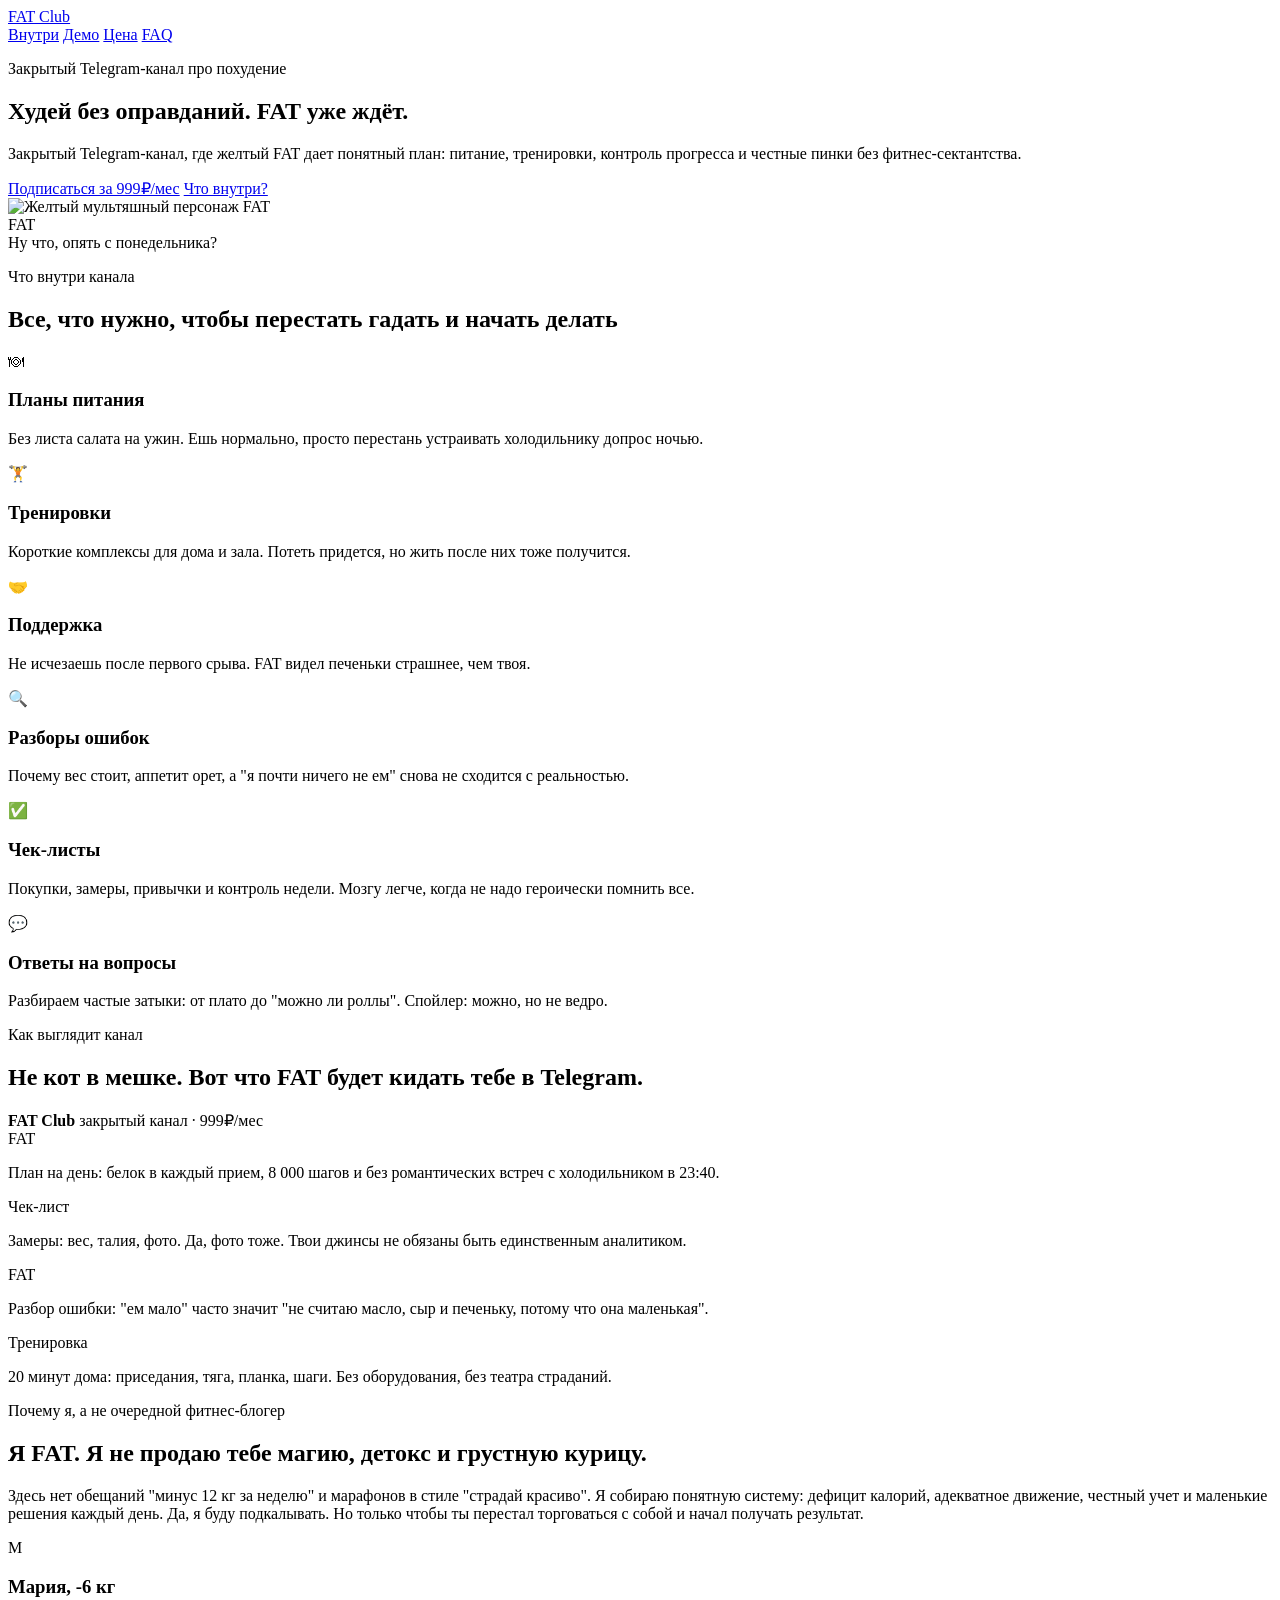
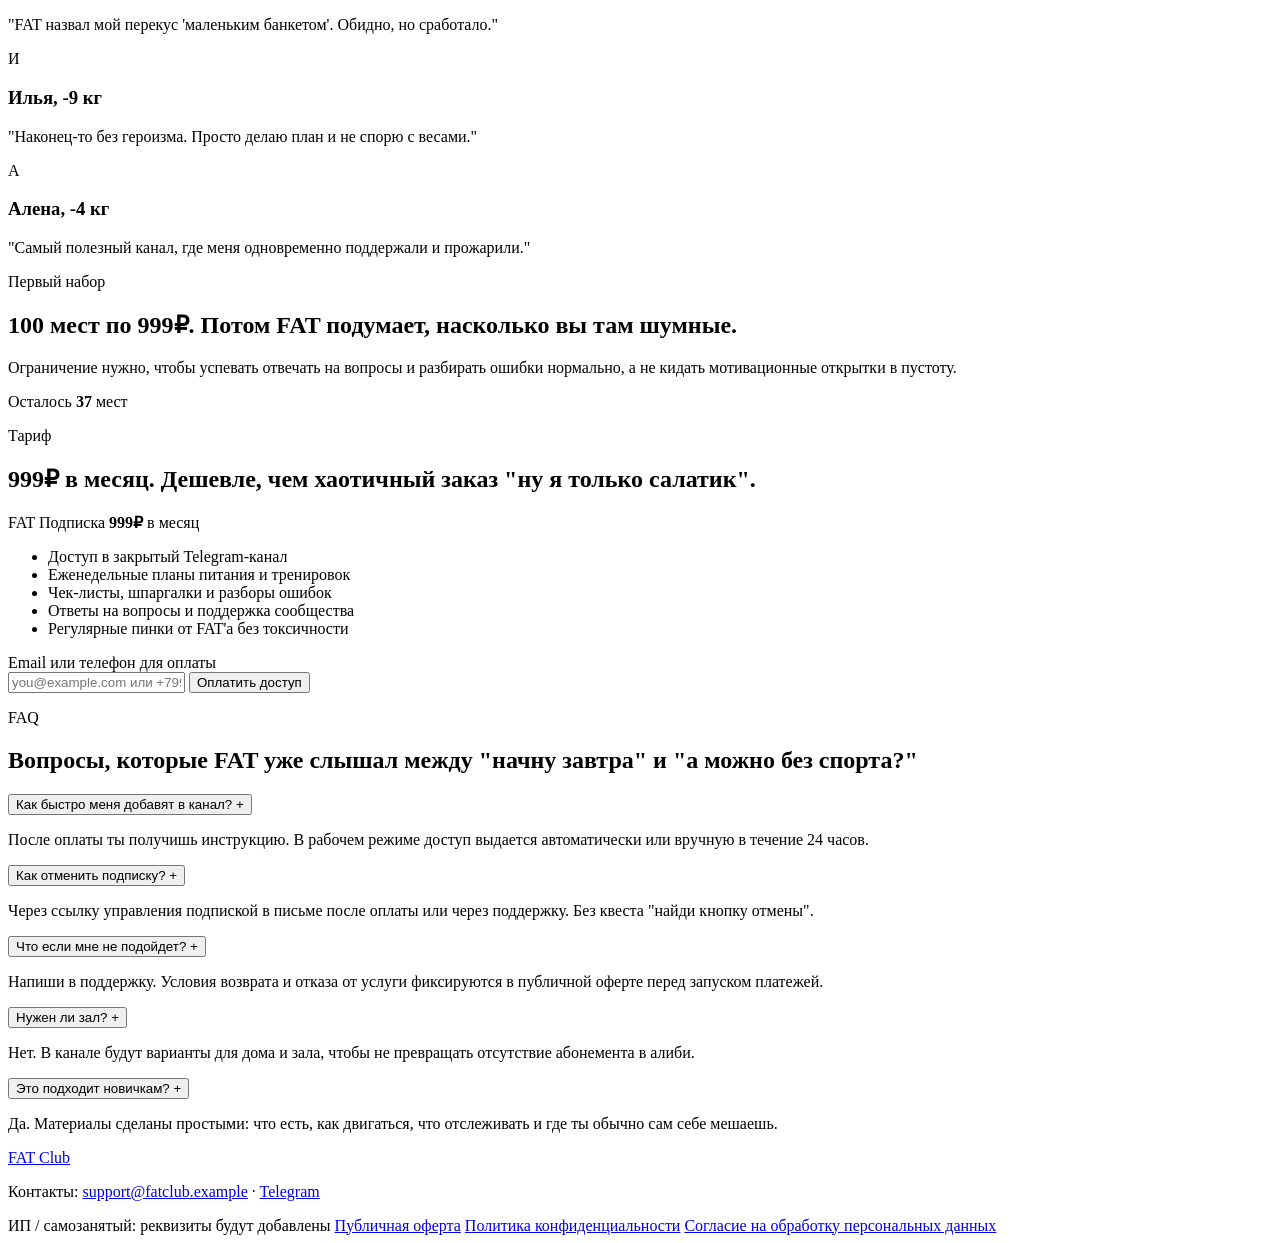
==== index.html @ addb34e4 "Add initial HTML structure for FAT Club website" ====
<!doctype html>
<html lang="ru">
  <head>
    <meta charset="utf-8" />
    <meta name="viewport" content="width=device-width, initial-scale=1" />
    <title>FAT Club - закрытый Telegram-канал для похудения без сказок</title>
    <meta
      name="description"
      content="Платная подписка на закрытый Telegram-канал FAT Club: питание, тренировки, чек-листы, поддержка и честный подход к похудению за 999 рублей в месяц."
    />
    <meta name="theme-color" content="#F5C542" />

    <meta property="og:type" content="website" />
    <meta property="og:title" content="FAT Club - худей без оправданий" />
    <meta
      property="og:description"
      content="Дерзкий закрытый Telegram-канал про похудение: планы питания, тренировки, поддержка и добрый сарказм FAT'а."
    />
    <meta property="og:image" content="fat-hero.png" />
    <meta property="og:locale" content="ru_RU" />

    <link rel="preconnect" href="https://fonts.googleapis.com" />
    <link rel="preconnect" href="https://fonts.gstatic.com" crossorigin />
    <link
      href="https://fonts.googleapis.com/css2?family=Montserrat:wght@700;800;900&family=Inter:wght@400;500;600;700&display=swap"
      rel="stylesheet"
    />
    <link rel="stylesheet" href="styles.css" />
  </head>
  <body>
    <header class="site-header" aria-label="Главная навигация">
      <a class="brand" href="#top" aria-label="FAT Club">
        <span class="brand-mark">FAT</span>
        <span>Club</span>
      </a>
      <nav class="header-nav" aria-label="Разделы сайта">
        <a href="#inside">Внутри</a>
        <a href="#demo">Демо</a>
        <a href="#offer">Цена</a>
        <a href="#faq">FAQ</a>
      </nav>
    </header>

    <main id="top">
      <section class="hero section-band">
        <div class="hero-copy">
          <p class="eyebrow">Закрытый Telegram-канал про похудение</p>
          <h1>Худей без оправданий. FAT уже ждёт.</h1>
          <p class="hero-subtitle">
            Закрытый Telegram-канал, где желтый FAT дает понятный план:
            питание, тренировки, контроль прогресса и честные пинки без фитнес-сектантства.
          </p>
          <div class="hero-actions">
            <a class="button button-primary" href="#offer">Подписаться за 999₽/мес</a>
            <a class="button button-ghost" href="#inside">Что внутри?</a>
          </div>
        </div>

        <div class="hero-visual" aria-label="Маскот FAT">
          <div class="blob-shadow"></div>
          <img
            class="fat-mascot"
            src="fat-hero.png"
            alt="Желтый мультяшный персонаж FAT"
            width="520"
            height="520"
            loading="eager"
          />
          <div class="fat-fallback" aria-hidden="true">FAT</div>
          <div class="speech-bubble">Ну что, опять с понедельника?</div>
        </div>
      </section>

      <section class="content-section" id="inside">
        <div class="section-heading">
          <p class="eyebrow">Что внутри канала</p>
          <h2>Все, что нужно, чтобы перестать гадать и начать делать</h2>
        </div>

        <div class="feature-grid">
          <article class="feature-card">
            <span class="feature-icon" aria-hidden="true">🍽</span>
            <h3>Планы питания</h3>
            <p>Без листа салата на ужин. Ешь нормально, просто перестань устраивать холодильнику допрос ночью.</p>
          </article>
          <article class="feature-card">
            <span class="feature-icon" aria-hidden="true">🏋</span>
            <h3>Тренировки</h3>
            <p>Короткие комплексы для дома и зала. Потеть придется, но жить после них тоже получится.</p>
          </article>
          <article class="feature-card">
            <span class="feature-icon" aria-hidden="true">🤝</span>
            <h3>Поддержка</h3>
            <p>Не исчезаешь после первого срыва. FAT видел печеньки страшнее, чем твоя.</p>
          </article>
          <article class="feature-card">
            <span class="feature-icon" aria-hidden="true">🔍</span>
            <h3>Разборы ошибок</h3>
            <p>Почему вес стоит, аппетит орет, а "я почти ничего не ем" снова не сходится с реальностью.</p>
          </article>
          <article class="feature-card">
            <span class="feature-icon" aria-hidden="true">✅</span>
            <h3>Чек-листы</h3>
            <p>Покупки, замеры, привычки и контроль недели. Мозгу легче, когда не надо героически помнить все.</p>
          </article>
          <article class="feature-card">
            <span class="feature-icon" aria-hidden="true">💬</span>
            <h3>Ответы на вопросы</h3>
            <p>Разбираем частые затыки: от плато до "можно ли роллы". Спойлер: можно, но не ведро.</p>
          </article>
        </div>
      </section>

      <section class="content-section demo-section" id="demo">
        <div class="section-heading">
          <p class="eyebrow">Как выглядит канал</p>
          <h2>Не кот в мешке. Вот что FAT будет кидать тебе в Telegram.</h2>
        </div>

        <div class="phone-mockup" aria-label="Пример сообщений в закрытом Telegram-канале">
          <div class="phone-top">
            <span class="phone-dot"></span>
            <div>
              <strong>FAT Club</strong>
              <span>закрытый канал · 999₽/мес</span>
            </div>
          </div>

          <div class="telegram-feed">
            <article class="tg-message tg-fat">
              <span class="tg-author">FAT</span>
              <p>План на день: белок в каждый прием, 8 000 шагов и без романтических встреч с холодильником в 23:40.</p>
            </article>
            <article class="tg-message">
              <span class="tg-author">Чек-лист</span>
              <p>Замеры: вес, талия, фото. Да, фото тоже. Твои джинсы не обязаны быть единственным аналитиком.</p>
            </article>
            <article class="tg-message tg-fat">
              <span class="tg-author">FAT</span>
              <p>Разбор ошибки: "ем мало" часто значит "не считаю масло, сыр и печеньку, потому что она маленькая".</p>
            </article>
            <article class="tg-message">
              <span class="tg-author">Тренировка</span>
              <p>20 минут дома: приседания, тяга, планка, шаги. Без оборудования, без театра страданий.</p>
            </article>
          </div>
        </div>
      </section>

      <section class="content-section about-section" id="about">
        <div class="fat-note">
          <p class="eyebrow">Почему я, а не очередной фитнес-блогер</p>
          <h2>Я FAT. Я не продаю тебе магию, детокс и грустную курицу.</h2>
          <p>
            Здесь нет обещаний "минус 12 кг за неделю" и марафонов в стиле
            "страдай красиво". Я собираю понятную систему: дефицит калорий,
            адекватное движение, честный учет и маленькие решения каждый день.
            Да, я буду подкалывать. Но только чтобы ты перестал торговаться с
            собой и начал получать результат.
          </p>
        </div>

        <div class="reviews" aria-label="Отзывы участников">
          <article class="review-card">
            <span class="avatar" aria-hidden="true">М</span>
            <div>
              <h3>Мария, -6 кг</h3>
              <p>"FAT назвал мой перекус 'маленьким банкетом'. Обидно, но сработало."</p>
            </div>
          </article>
          <article class="review-card">
            <span class="avatar" aria-hidden="true">И</span>
            <div>
              <h3>Илья, -9 кг</h3>
              <p>"Наконец-то без героизма. Просто делаю план и не спорю с весами."</p>
            </div>
          </article>
          <article class="review-card">
            <span class="avatar" aria-hidden="true">А</span>
            <div>
              <h3>Алена, -4 кг</h3>
              <p>"Самый полезный канал, где меня одновременно поддержали и прожарили."</p>
            </div>
          </article>
        </div>
      </section>

      <section class="content-section launch-section" id="launch">
        <div class="launch-card">
          <div>
            <p class="eyebrow">Первый набор</p>
            <h2>100 мест по 999₽. Потом FAT подумает, насколько вы там шумные.</h2>
            <p>
              Ограничение нужно, чтобы успевать отвечать на вопросы и разбирать ошибки
              нормально, а не кидать мотивационные открытки в пустоту.
            </p>
          </div>
          <div class="spots-counter" aria-label="Осталось мест">
            <span>Осталось</span>
            <strong>37</strong>
            <span>мест</span>
          </div>
        </div>
      </section>

      <section class="content-section offer-section" id="offer">
        <div class="section-heading">
          <p class="eyebrow">Тариф</p>
          <h2>999₽ в месяц. Дешевле, чем хаотичный заказ "ну я только салатик".</h2>
        </div>

        <div class="pricing-card">
          <div class="price-block">
            <span class="plan-name">FAT Подписка</span>
            <strong>999₽</strong>
            <span>в месяц</span>
          </div>

          <ul class="included-list">
            <li>Доступ в закрытый Telegram-канал</li>
            <li>Еженедельные планы питания и тренировок</li>
            <li>Чек-листы, шпаргалки и разборы ошибок</li>
            <li>Ответы на вопросы и поддержка сообщества</li>
            <li>Регулярные пинки от FAT'а без токсичности</li>
          </ul>

          <form class="payment-form" id="paymentForm" novalidate>
            <label for="contact">Email или телефон для оплаты</label>
            <div class="form-row">
              <input
                id="contact"
                name="contact"
                type="text"
                inputmode="email"
                autocomplete="email"
                placeholder="you@example.com или +79991234567"
                required
              />
              <button class="button button-primary" type="submit">Оплатить доступ</button>
            </div>
            <p class="form-message" id="formMessage" role="status" aria-live="polite"></p>
          </form>

          <!-- TODO: интеграция платёжного шлюза ЮKassa / CloudPayments / Prodamus. -->
          <!-- TODO: после успешной оплаты редиректить на страницу с инструкцией вступления в закрытый Telegram-канал. -->
          <!-- TODO: подключить Telegram-бота для автоматической выдачи доступа после подтверждения платежа. -->
        </div>
      </section>

      <section class="content-section faq-section" id="faq">
        <div class="section-heading">
          <p class="eyebrow">FAQ</p>
          <h2>Вопросы, которые FAT уже слышал между "начну завтра" и "а можно без спорта?"</h2>
        </div>

        <div class="accordion">
          <article class="faq-item">
            <button class="faq-question" type="button" aria-expanded="false">
              Как быстро меня добавят в канал?
              <span aria-hidden="true">+</span>
            </button>
            <div class="faq-answer">
              <p>После оплаты ты получишь инструкцию. В рабочем режиме доступ выдается автоматически или вручную в течение 24 часов.</p>
            </div>
          </article>
          <article class="faq-item">
            <button class="faq-question" type="button" aria-expanded="false">
              Как отменить подписку?
              <span aria-hidden="true">+</span>
            </button>
            <div class="faq-answer">
              <p>Через ссылку управления подпиской в письме после оплаты или через поддержку. Без квеста "найди кнопку отмены".</p>
            </div>
          </article>
          <article class="faq-item">
            <button class="faq-question" type="button" aria-expanded="false">
              Что если мне не подойдет?
              <span aria-hidden="true">+</span>
            </button>
            <div class="faq-answer">
              <p>Напиши в поддержку. Условия возврата и отказа от услуги фиксируются в публичной оферте перед запуском платежей.</p>
            </div>
          </article>
          <article class="faq-item">
            <button class="faq-question" type="button" aria-expanded="false">
              Нужен ли зал?
              <span aria-hidden="true">+</span>
            </button>
            <div class="faq-answer">
              <p>Нет. В канале будут варианты для дома и зала, чтобы не превращать отсутствие абонемента в алиби.</p>
            </div>
          </article>
          <article class="faq-item">
            <button class="faq-question" type="button" aria-expanded="false">
              Это подходит новичкам?
              <span aria-hidden="true">+</span>
            </button>
            <div class="faq-answer">
              <p>Да. Материалы сделаны простыми: что есть, как двигаться, что отслеживать и где ты обычно сам себе мешаешь.</p>
            </div>
          </article>
        </div>
      </section>
    </main>

    <footer class="site-footer">
      <div>
        <a class="brand" href="#top" aria-label="FAT Club">
          <span class="brand-mark">FAT</span>
          <span>Club</span>
        </a>
        <p>Контакты: <a href="mailto:support@fatclub.example">support@fatclub.example</a> · <a href="https://t.me/fatclub_support">Telegram</a></p>
      </div>
      <div class="legal-links">
        <span>ИП / самозанятый: реквизиты будут добавлены</span>
        <a href="offer.html">Публичная оферта</a>
        <a href="privacy.html">Политика конфиденциальности</a>
        <a href="personal-data.html">Согласие на обработку персональных данных</a>
      </div>
    </footer>

    <script src="script.js" defer></script>
  </body>
</html>
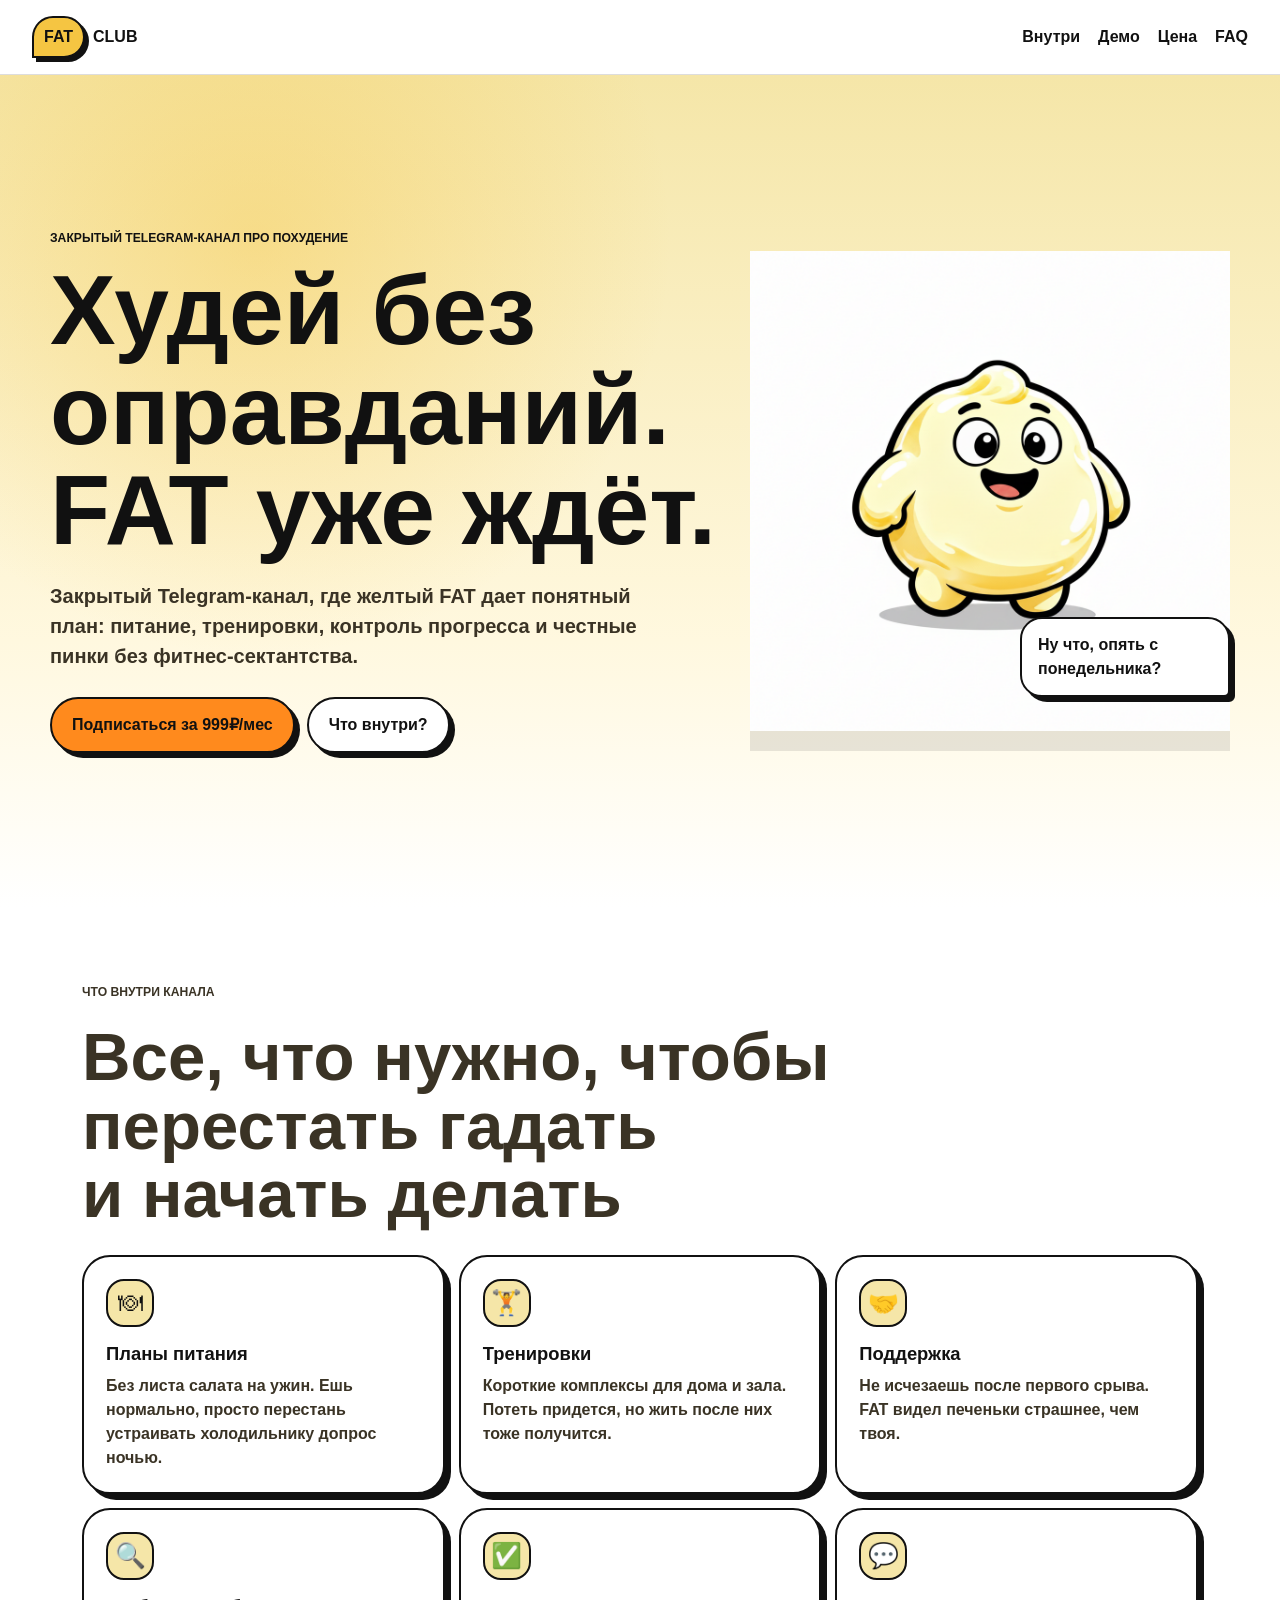
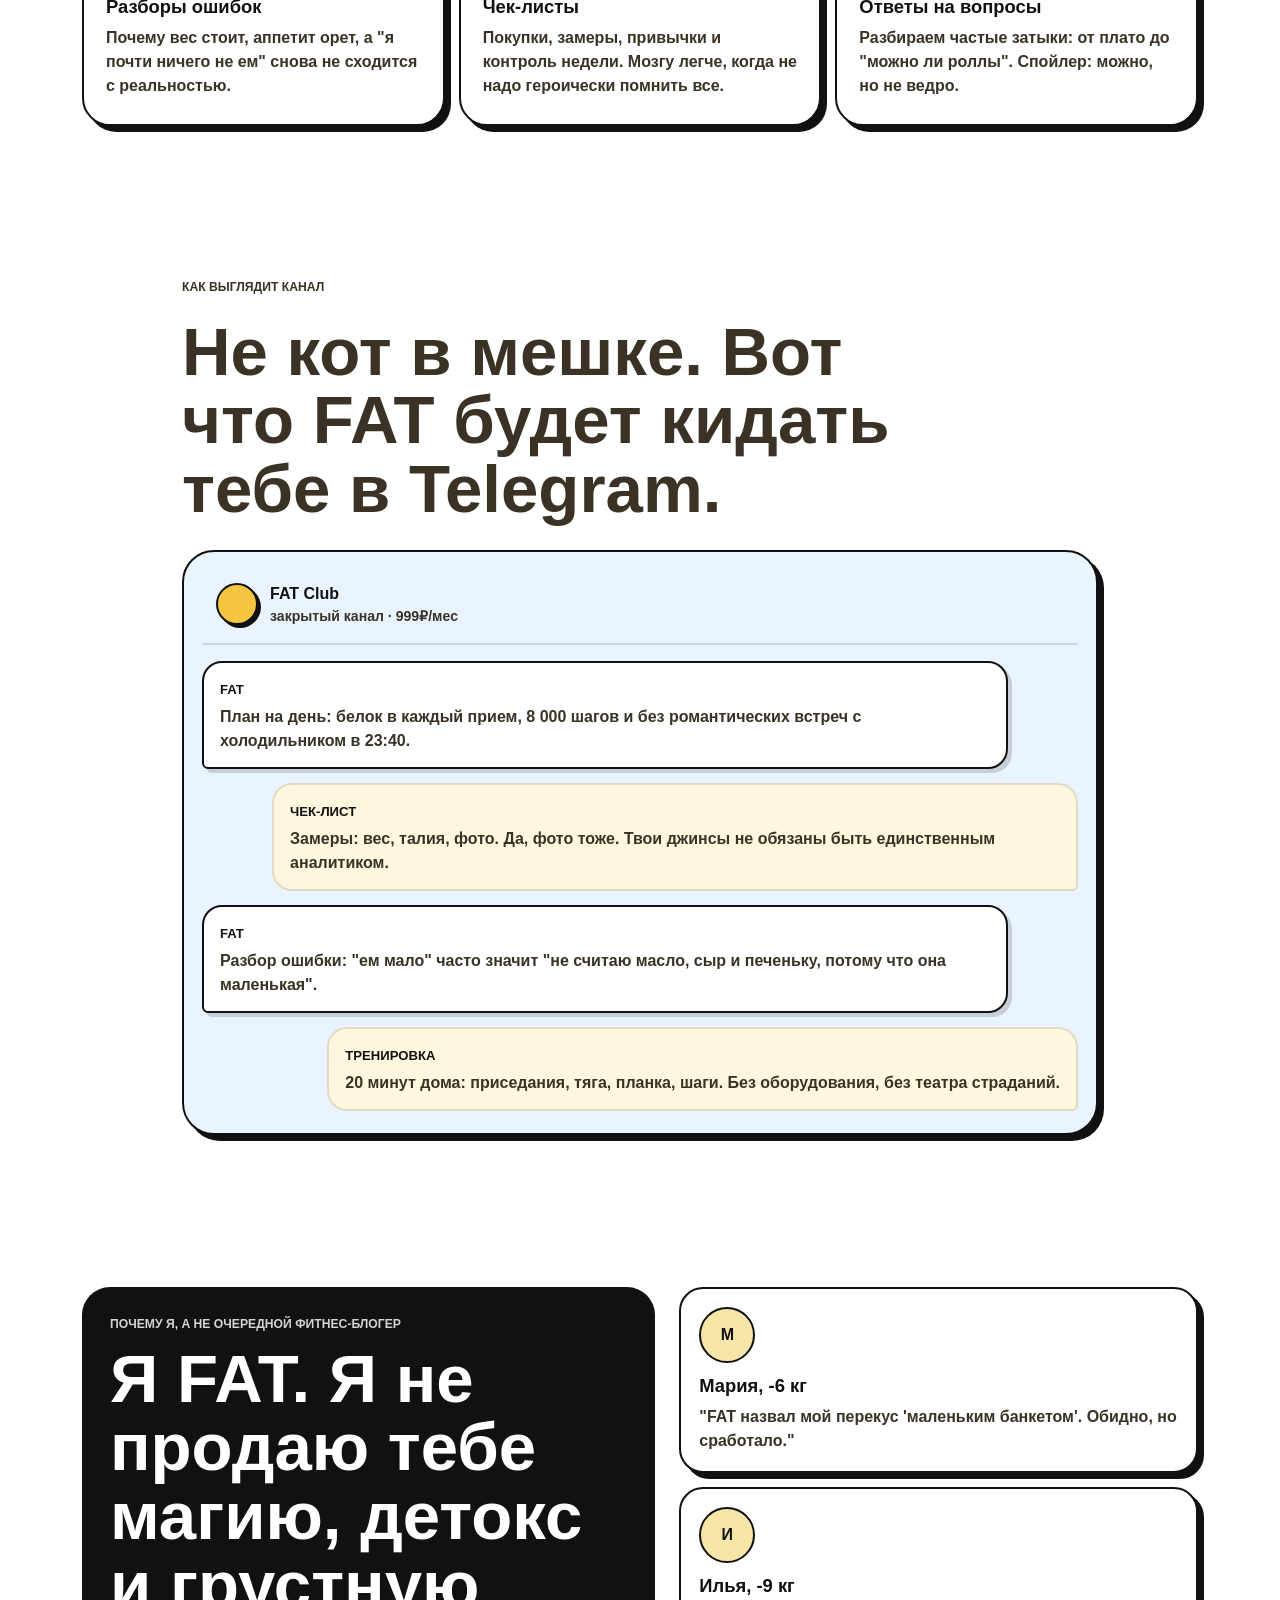
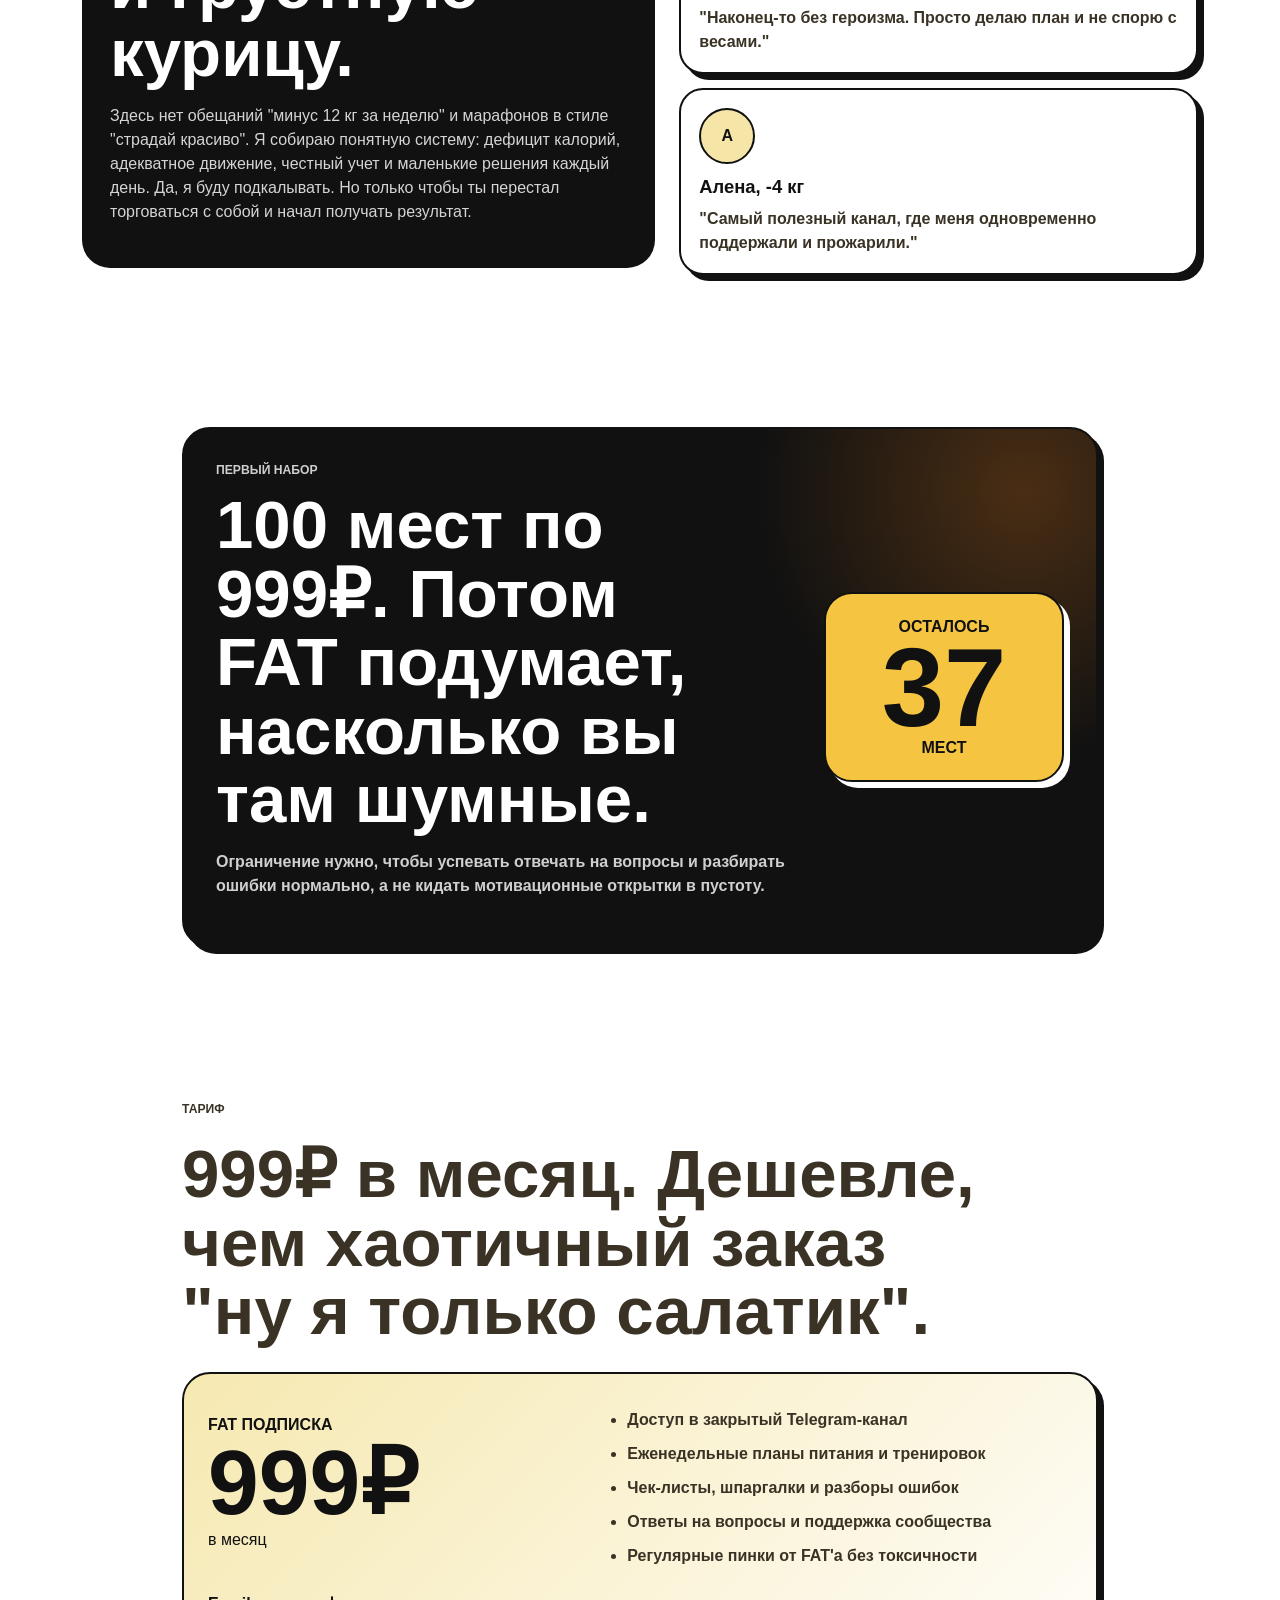
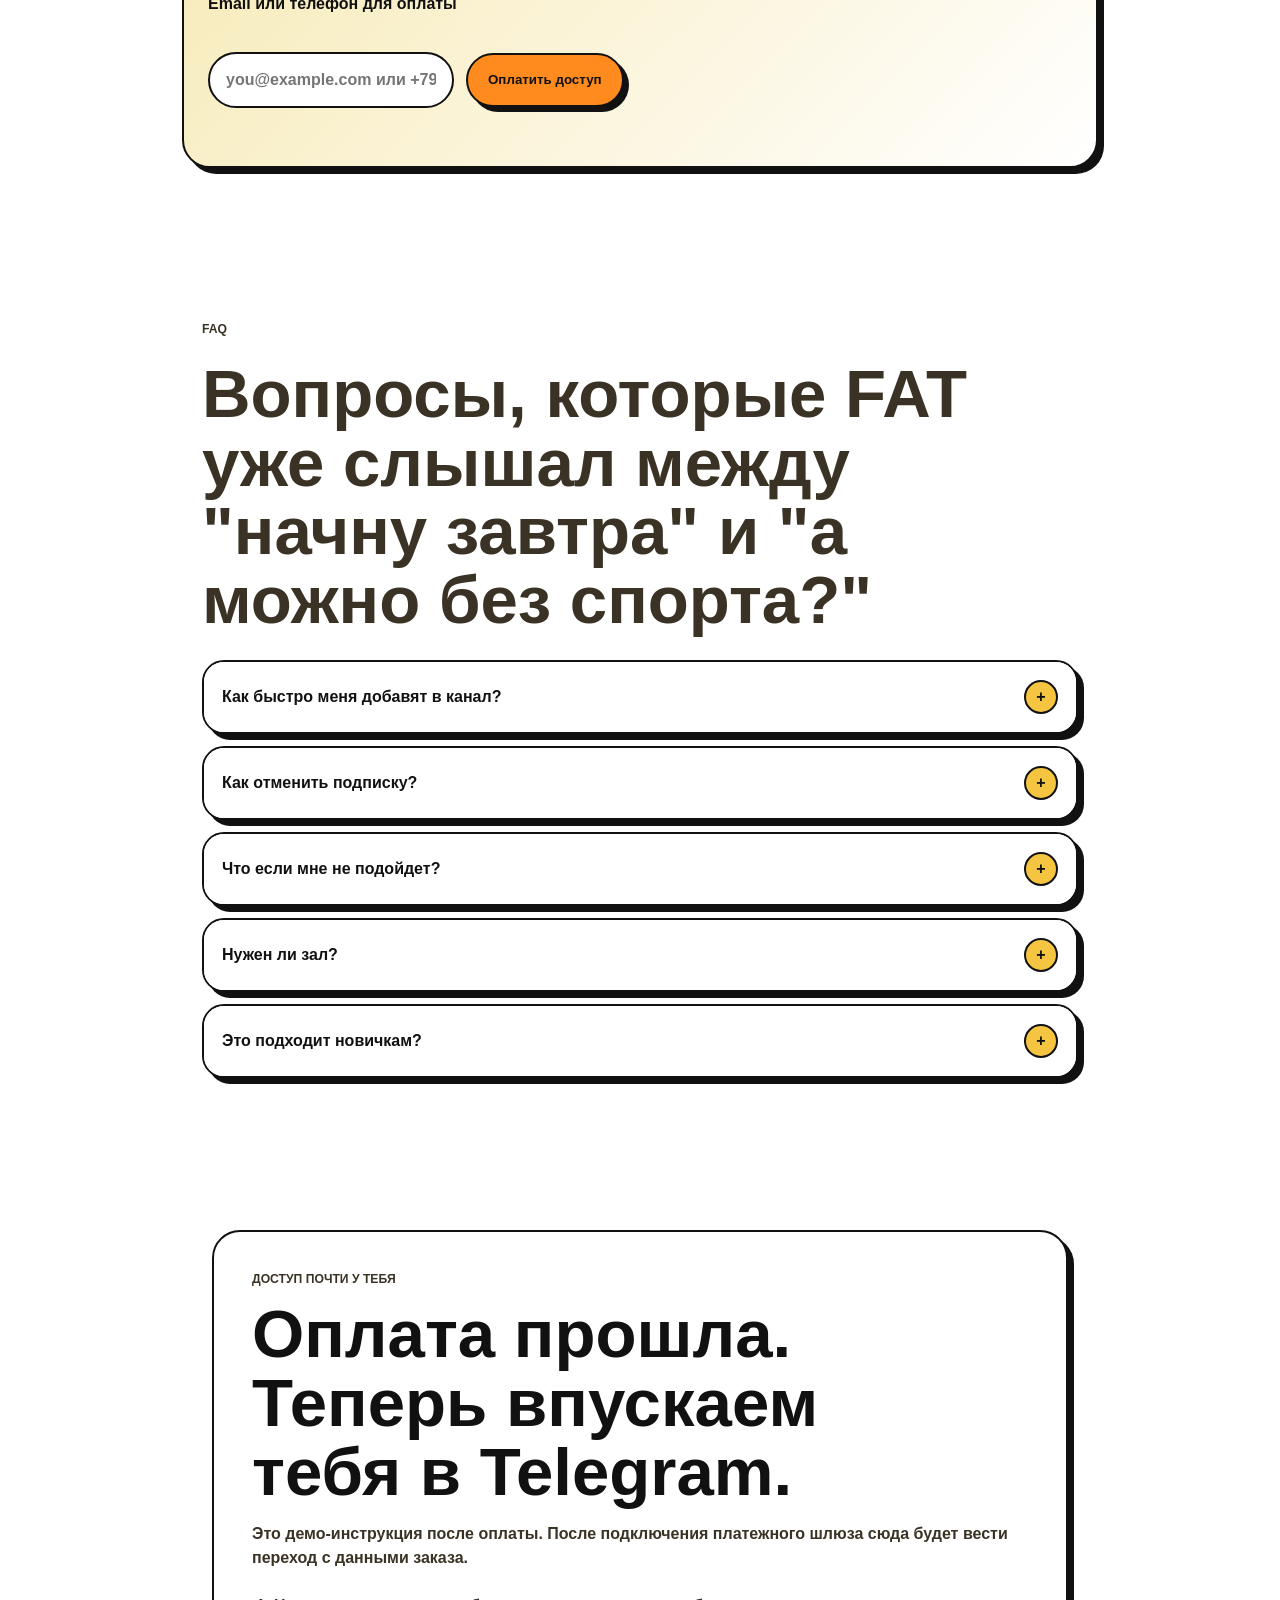
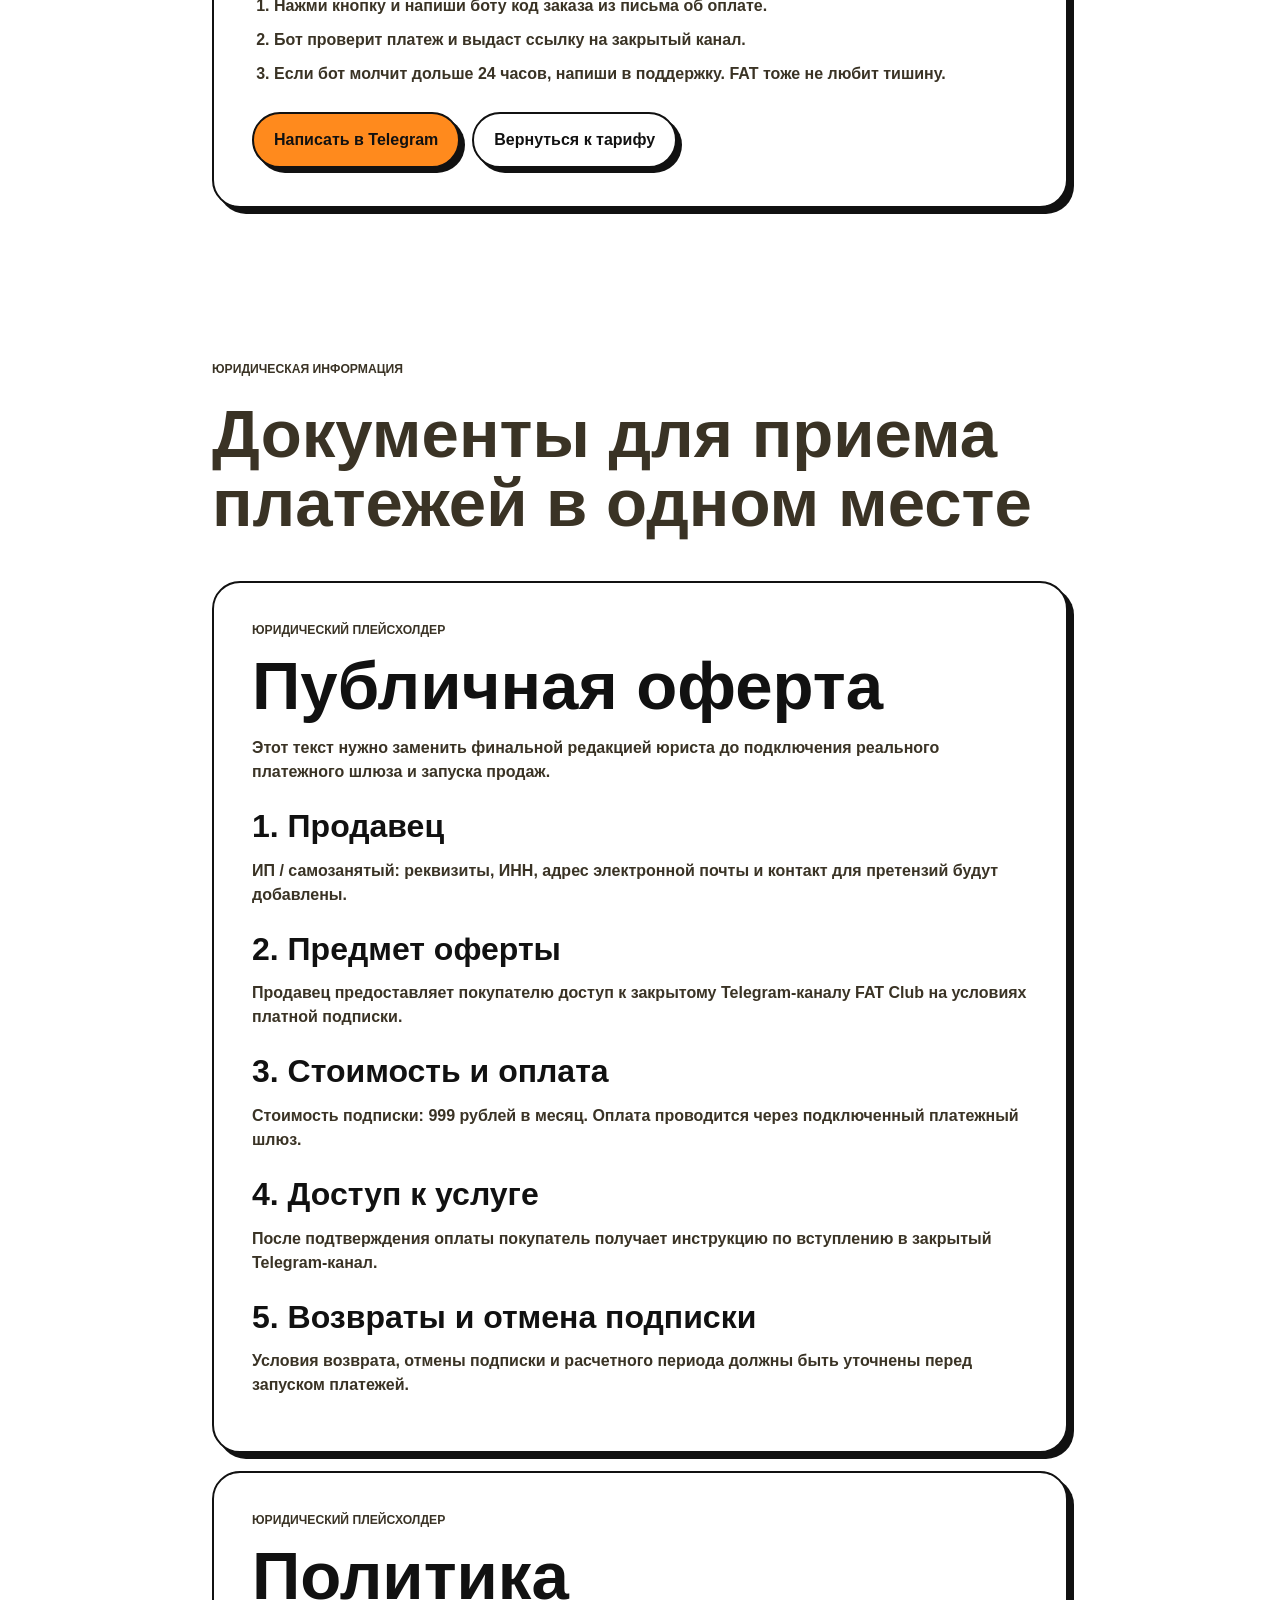
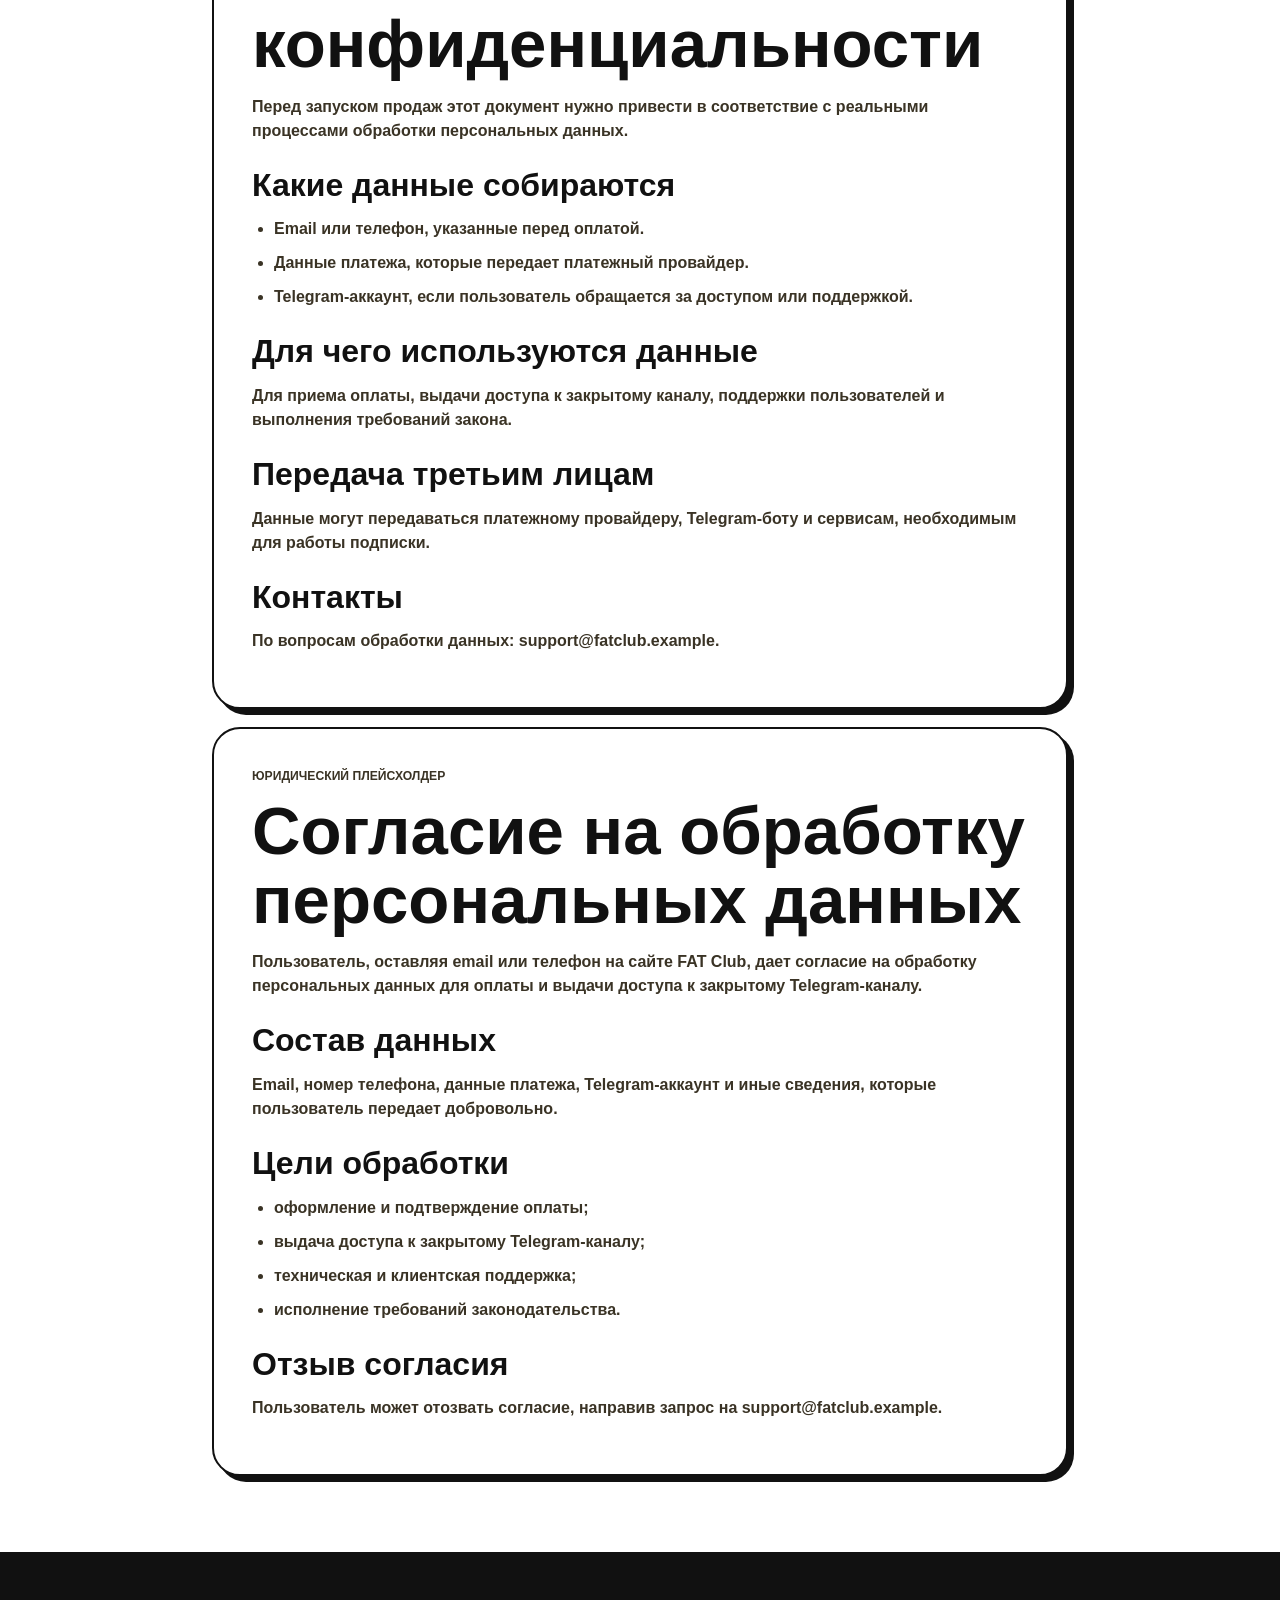
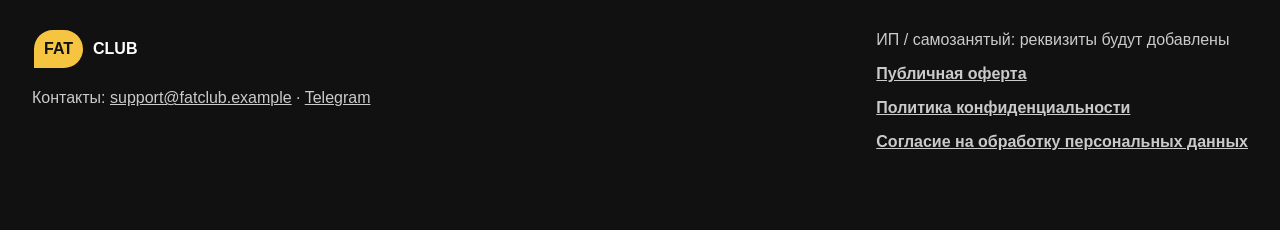
==== commit e19a22f1: "Update index.html" ====
--- a/index.html
+++ b/index.html
@@ -301,6 +301,110 @@
           </article>
         </div>
       </section>
+
+      <section class="content-section utility-section" id="success">
+        <article class="success-card">
+          <p class="eyebrow">Доступ почти у тебя</p>
+          <h2>Оплата прошла. Теперь впускаем тебя в Telegram.</h2>
+          <p>
+            Это демо-инструкция после оплаты. После подключения платежного
+            шлюза сюда будет вести переход с данными заказа.
+          </p>
+
+          <ol class="success-steps">
+            <li>Нажми кнопку и напиши боту код заказа из письма об оплате.</li>
+            <li>Бот проверит платеж и выдаст ссылку на закрытый канал.</li>
+            <li>Если бот молчит дольше 24 часов, напиши в поддержку. FAT тоже не любит тишину.</li>
+          </ol>
+
+          <div class="page-actions">
+            <a class="button button-primary" href="https://t.me/fatclub_support">Написать в Telegram</a>
+            <a class="button button-ghost" href="#offer">Вернуться к тарифу</a>
+          </div>
+
+          <!-- TODO: принять order_id от платежного шлюза и передать его Telegram-боту для автоматической выдачи доступа. -->
+        </article>
+      </section>
+
+      <section class="content-section utility-section" id="legal">
+        <div class="section-heading">
+          <p class="eyebrow">Юридическая информация</p>
+          <h2>Документы для приема платежей в одном месте</h2>
+        </div>
+
+        <article class="legal-page-card" id="public-offer">
+          <p class="eyebrow">Юридический плейсхолдер</p>
+          <h2>Публичная оферта</h2>
+          <p>
+            Этот текст нужно заменить финальной редакцией юриста до подключения
+            реального платежного шлюза и запуска продаж.
+          </p>
+
+          <h3>1. Продавец</h3>
+          <p>ИП / самозанятый: реквизиты, ИНН, адрес электронной почты и контакт для претензий будут добавлены.</p>
+
+          <h3>2. Предмет оферты</h3>
+          <p>Продавец предоставляет покупателю доступ к закрытому Telegram-каналу FAT Club на условиях платной подписки.</p>
+
+          <h3>3. Стоимость и оплата</h3>
+          <p>Стоимость подписки: 999 рублей в месяц. Оплата проводится через подключенный платежный шлюз.</p>
+
+          <h3>4. Доступ к услуге</h3>
+          <p>После подтверждения оплаты покупатель получает инструкцию по вступлению в закрытый Telegram-канал.</p>
+
+          <h3>5. Возвраты и отмена подписки</h3>
+          <p>Условия возврата, отмены подписки и расчетного периода должны быть уточнены перед запуском платежей.</p>
+        </article>
+
+        <article class="legal-page-card" id="privacy">
+          <p class="eyebrow">Юридический плейсхолдер</p>
+          <h2>Политика конфиденциальности</h2>
+          <p>
+            Перед запуском продаж этот документ нужно привести в соответствие с
+            реальными процессами обработки персональных данных.
+          </p>
+
+          <h3>Какие данные собираются</h3>
+          <ul>
+            <li>Email или телефон, указанные перед оплатой.</li>
+            <li>Данные платежа, которые передает платежный провайдер.</li>
+            <li>Telegram-аккаунт, если пользователь обращается за доступом или поддержкой.</li>
+          </ul>
+
+          <h3>Для чего используются данные</h3>
+          <p>Для приема оплаты, выдачи доступа к закрытому каналу, поддержки пользователей и выполнения требований закона.</p>
+
+          <h3>Передача третьим лицам</h3>
+          <p>Данные могут передаваться платежному провайдеру, Telegram-боту и сервисам, необходимым для работы подписки.</p>
+
+          <h3>Контакты</h3>
+          <p>По вопросам обработки данных: support@fatclub.example.</p>
+        </article>
+
+        <article class="legal-page-card" id="personal-data">
+          <p class="eyebrow">Юридический плейсхолдер</p>
+          <h2>Согласие на обработку персональных данных</h2>
+          <p>
+            Пользователь, оставляя email или телефон на сайте FAT Club, дает
+            согласие на обработку персональных данных для оплаты и выдачи доступа
+            к закрытому Telegram-каналу.
+          </p>
+
+          <h3>Состав данных</h3>
+          <p>Email, номер телефона, данные платежа, Telegram-аккаунт и иные сведения, которые пользователь передает добровольно.</p>
+
+          <h3>Цели обработки</h3>
+          <ul>
+            <li>оформление и подтверждение оплаты;</li>
+            <li>выдача доступа к закрытому Telegram-каналу;</li>
+            <li>техническая и клиентская поддержка;</li>
+            <li>исполнение требований законодательства.</li>
+          </ul>
+
+          <h3>Отзыв согласия</h3>
+          <p>Пользователь может отозвать согласие, направив запрос на support@fatclub.example.</p>
+        </article>
+      </section>
     </main>
 
     <footer class="site-footer">
@@ -313,9 +417,9 @@
       </div>
       <div class="legal-links">
         <span>ИП / самозанятый: реквизиты будут добавлены</span>
-        <a href="offer.html">Публичная оферта</a>
-        <a href="privacy.html">Политика конфиденциальности</a>
-        <a href="personal-data.html">Согласие на обработку персональных данных</a>
+        <a href="#public-offer">Публичная оферта</a>
+        <a href="#privacy">Политика конфиденциальности</a>
+        <a href="#personal-data">Согласие на обработку персональных данных</a>
       </div>
     </footer>
 
--- a/styles.css
+++ b/styles.css
@@ -0,0 +1,857 @@
+:root {
+  --fat-yellow: #f5e6a8;
+  --hot-yellow: #f5c542;
+  --orange: #ff8a1d;
+  --black: #111111;
+  --white: #ffffff;
+  --ink-soft: #3a3325;
+  --line: rgba(17, 17, 17, 0.14);
+  --shadow: 0 18px 50px rgba(17, 17, 17, 0.14);
+  --radius: 28px;
+}
+
+* {
+  box-sizing: border-box;
+}
+
+html {
+  scroll-behavior: smooth;
+}
+
+body {
+  margin: 0;
+  color: var(--black);
+  background: var(--white);
+  font-family: "Inter", Arial, sans-serif;
+  line-height: 1.5;
+}
+
+img {
+  display: block;
+  max-width: 100%;
+}
+
+a {
+  color: inherit;
+}
+
+.site-header {
+  position: sticky;
+  top: 0;
+  z-index: 20;
+  display: flex;
+  align-items: center;
+  justify-content: space-between;
+  gap: 16px;
+  padding: 14px 18px;
+  background: rgba(255, 255, 255, 0.9);
+  border-bottom: 1px solid var(--line);
+  backdrop-filter: blur(14px);
+}
+
+.brand {
+  display: inline-flex;
+  align-items: center;
+  gap: 8px;
+  font-family: "Montserrat", Arial, sans-serif;
+  font-weight: 900;
+  text-decoration: none;
+  text-transform: uppercase;
+}
+
+.brand-mark {
+  display: inline-grid;
+  min-width: 50px;
+  min-height: 38px;
+  place-items: center;
+  padding: 7px 10px;
+  color: var(--black);
+  background: var(--hot-yellow);
+  border: 2px solid var(--black);
+  border-radius: 999px 999px 999px 14px;
+  box-shadow: 4px 4px 0 var(--black);
+}
+
+.header-nav {
+  display: none;
+  align-items: center;
+  gap: 18px;
+  font-weight: 800;
+}
+
+.header-nav a {
+  text-decoration: none;
+}
+
+.section-band,
+.content-section,
+.site-footer {
+  padding: 58px 18px;
+}
+
+.hero {
+  position: relative;
+  display: grid;
+  gap: 22px;
+  min-height: calc(100svh - 68px);
+  align-items: center;
+  background:
+    radial-gradient(circle at 20% 20%, rgba(245, 197, 66, 0.4), transparent 34%),
+    linear-gradient(180deg, var(--fat-yellow), #fff8df 68%, var(--white));
+  overflow: hidden;
+}
+
+.eyebrow {
+  margin: 0 0 12px;
+  font-size: 0.76rem;
+  font-weight: 900;
+  letter-spacing: 0;
+  text-transform: uppercase;
+}
+
+h1,
+h2,
+h3,
+p {
+  overflow-wrap: normal;
+  word-break: normal;
+  hyphens: none;
+}
+
+h1,
+h2,
+h3 {
+  margin: 0;
+  font-family: "Montserrat", Arial, sans-serif;
+  line-height: 1.02;
+  letter-spacing: 0;
+}
+
+h1 {
+  max-width: 780px;
+  font-size: clamp(2.25rem, 10.6vw, 6.15rem);
+  font-weight: 900;
+  text-wrap: balance;
+}
+
+h2 {
+  font-size: clamp(1.8rem, 7vw, 4.2rem);
+  font-weight: 900;
+  text-wrap: balance;
+}
+
+h3 {
+  font-size: 1.15rem;
+  font-weight: 900;
+}
+
+.hero-subtitle,
+.fat-note p,
+.section-heading {
+  color: var(--ink-soft);
+}
+
+.hero-subtitle {
+  max-width: 620px;
+  margin: 20px 0 0;
+  font-size: clamp(1rem, 3.6vw, 1.25rem);
+  font-weight: 600;
+}
+
+.hero-actions,
+.form-row {
+  display: grid;
+  gap: 12px;
+  margin-top: 26px;
+}
+
+.button {
+  display: inline-flex;
+  min-height: 54px;
+  align-items: center;
+  justify-content: center;
+  padding: 14px 20px;
+  border: 2px solid var(--black);
+  border-radius: 999px;
+  box-shadow: 5px 5px 0 var(--black);
+  font-weight: 900;
+  text-align: center;
+  text-decoration: none;
+  white-space: normal;
+  overflow-wrap: normal;
+  word-break: normal;
+  cursor: pointer;
+  transition: transform 180ms ease, box-shadow 180ms ease, background 180ms ease;
+}
+
+.button:hover,
+.button:focus-visible {
+  transform: translate(2px, 2px);
+  box-shadow: 3px 3px 0 var(--black);
+}
+
+.button-primary {
+  background: var(--orange);
+  color: var(--black);
+}
+
+.button-ghost {
+  background: var(--white);
+}
+
+.hero-visual {
+  position: relative;
+  display: grid;
+  order: -1;
+  min-height: 238px;
+  place-items: center;
+}
+
+.fat-mascot {
+  position: relative;
+  z-index: 2;
+  width: min(76vw, 300px);
+  height: auto;
+  object-fit: contain;
+  animation: fatIdle 3.2s ease-in-out infinite;
+  filter: drop-shadow(0 20px 0 rgba(17, 17, 17, 0.1));
+}
+
+.fat-mascot[src=""],
+.fat-mascot:not([src]) {
+  display: none;
+}
+
+.fat-fallback {
+  position: absolute;
+  z-index: 1;
+  display: none;
+  width: min(74vw, 380px);
+  aspect-ratio: 1;
+  place-items: center;
+  background: var(--hot-yellow);
+  border: 4px solid var(--black);
+  border-radius: 45% 55% 48% 52% / 52% 44% 56% 48%;
+  box-shadow: 12px 14px 0 var(--black);
+  font-family: "Montserrat", Arial, sans-serif;
+  font-size: clamp(3rem, 18vw, 6rem);
+  font-weight: 900;
+  animation: fatIdle 3.2s ease-in-out infinite;
+}
+
+.hero-visual.is-fallback .fat-mascot {
+  display: none;
+}
+
+.hero-visual.is-fallback .fat-fallback {
+  display: grid;
+}
+
+.blob-shadow {
+  position: absolute;
+  bottom: 0;
+  width: min(54vw, 250px);
+  height: 38px;
+  background: rgba(17, 17, 17, 0.16);
+  border-radius: 50%;
+  animation: shadowPulse 3.2s ease-in-out infinite;
+}
+
+.speech-bubble {
+  position: absolute;
+  right: 0;
+  bottom: 10px;
+  z-index: 3;
+  max-width: 168px;
+  padding: 10px 12px;
+  background: var(--white);
+  border: 2px solid var(--black);
+  border-radius: 22px 22px 6px 22px;
+  box-shadow: 5px 5px 0 var(--black);
+  font-weight: 900;
+  font-size: 0.88rem;
+}
+
+.content-section {
+  max-width: 1180px;
+  margin: 0 auto;
+}
+
+.section-heading {
+  display: grid;
+  gap: 10px;
+  max-width: 860px;
+  margin-bottom: 26px;
+}
+
+.feature-grid,
+.reviews,
+.telegram-feed {
+  display: grid;
+  gap: 14px;
+}
+
+.feature-card,
+.review-card,
+.pricing-card,
+.faq-item,
+.phone-mockup,
+.launch-card,
+.legal-page-card,
+.success-card {
+  border: 2px solid var(--black);
+  background: var(--white);
+  box-shadow: 6px 6px 0 var(--black);
+}
+
+.feature-card {
+  min-height: 218px;
+  padding: 22px;
+  border-radius: var(--radius);
+}
+
+.feature-icon {
+  display: grid;
+  width: 48px;
+  height: 48px;
+  margin-bottom: 18px;
+  place-items: center;
+  background: var(--fat-yellow);
+  border: 2px solid var(--black);
+  border-radius: 18px;
+  font-size: 1.55rem;
+}
+
+.feature-card p,
+.review-card p,
+.faq-answer p,
+.included-list {
+  margin: 10px 0 0;
+  color: var(--ink-soft);
+  font-weight: 600;
+}
+
+.about-section {
+  display: grid;
+  gap: 24px;
+}
+
+.fat-note {
+  padding: 28px;
+  background: var(--black);
+  color: var(--white);
+  border-radius: var(--radius);
+}
+
+.fat-note p {
+  color: rgba(255, 255, 255, 0.82);
+}
+
+.review-card {
+  display: flex;
+  gap: 14px;
+  align-items: flex-start;
+  padding: 18px;
+  border-radius: 24px;
+}
+
+.avatar {
+  display: grid;
+  flex: 0 0 56px;
+  width: 56px;
+  height: 56px;
+  place-items: center;
+  background: var(--fat-yellow);
+  border: 2px solid var(--black);
+  border-radius: 50%;
+  font-family: "Montserrat", Arial, sans-serif;
+  font-weight: 900;
+}
+
+.demo-section {
+  max-width: 980px;
+}
+
+.phone-mockup {
+  padding: 14px;
+  border-radius: 32px;
+  background: #e9f4ff;
+}
+
+.phone-top {
+  display: flex;
+  align-items: center;
+  gap: 12px;
+  padding: 12px 14px 16px;
+  border-bottom: 2px solid rgba(17, 17, 17, 0.12);
+}
+
+.phone-top strong,
+.phone-top span {
+  display: block;
+}
+
+.phone-top strong {
+  font-family: "Montserrat", Arial, sans-serif;
+  font-weight: 900;
+}
+
+.phone-top span {
+  color: var(--ink-soft);
+  font-size: 0.88rem;
+  font-weight: 700;
+}
+
+.phone-dot {
+  display: block;
+  width: 42px;
+  height: 42px;
+  background: var(--hot-yellow);
+  border: 2px solid var(--black);
+  border-radius: 50%;
+  box-shadow: 3px 3px 0 var(--black);
+}
+
+.telegram-feed {
+  padding: 16px 0 4px;
+}
+
+.tg-message {
+  max-width: 92%;
+  padding: 14px 16px;
+  background: var(--white);
+  border: 2px solid rgba(17, 17, 17, 0.12);
+  border-radius: 20px 20px 20px 6px;
+}
+
+.tg-message:nth-child(even) {
+  justify-self: end;
+  border-radius: 20px 20px 6px 20px;
+  background: #fff8df;
+}
+
+.tg-message p {
+  margin: 4px 0 0;
+  color: var(--ink-soft);
+  font-weight: 700;
+}
+
+.tg-author {
+  font-family: "Montserrat", Arial, sans-serif;
+  font-size: 0.82rem;
+  font-weight: 900;
+  text-transform: uppercase;
+}
+
+.tg-fat {
+  border-color: var(--black);
+  box-shadow: 4px 4px 0 rgba(17, 17, 17, 0.16);
+}
+
+.launch-section {
+  max-width: 980px;
+}
+
+.launch-card {
+  display: grid;
+  gap: 22px;
+  align-items: center;
+  padding: 24px;
+  border-radius: var(--radius);
+  background:
+    radial-gradient(circle at 92% 12%, rgba(255, 138, 29, 0.24), transparent 28%),
+    var(--black);
+  color: var(--white);
+}
+
+.launch-card p {
+  max-width: 680px;
+  color: rgba(255, 255, 255, 0.8);
+  font-weight: 700;
+}
+
+.spots-counter {
+  display: grid;
+  min-height: 190px;
+  place-items: center;
+  padding: 20px;
+  color: var(--black);
+  background: var(--hot-yellow);
+  border: 2px solid var(--black);
+  border-radius: 28px;
+  box-shadow: 6px 6px 0 var(--white);
+  text-align: center;
+}
+
+.spots-counter strong {
+  font-family: "Montserrat", Arial, sans-serif;
+  font-size: clamp(4rem, 22vw, 7rem);
+  line-height: 0.85;
+}
+
+.spots-counter span {
+  font-weight: 900;
+  text-transform: uppercase;
+}
+
+.offer-section {
+  max-width: 980px;
+}
+
+.pricing-card {
+  display: grid;
+  gap: 24px;
+  padding: 24px;
+  border-radius: var(--radius);
+  background:
+    linear-gradient(135deg, rgba(245, 230, 168, 0.9), rgba(255, 255, 255, 0.95)),
+    var(--white);
+}
+
+.price-block {
+  display: grid;
+  gap: 2px;
+}
+
+.plan-name {
+  font-weight: 900;
+  text-transform: uppercase;
+}
+
+.price-block strong {
+  font-family: "Montserrat", Arial, sans-serif;
+  font-size: clamp(3rem, 16vw, 5.7rem);
+  line-height: 0.95;
+}
+
+.included-list {
+  display: grid;
+  gap: 10px;
+  padding-left: 22px;
+}
+
+.payment-form {
+  display: grid;
+  gap: 10px;
+}
+
+.payment-form label {
+  font-weight: 900;
+}
+
+input {
+  width: 100%;
+  min-height: 54px;
+  padding: 14px 16px;
+  border: 2px solid var(--black);
+  border-radius: 999px;
+  font: inherit;
+  font-weight: 700;
+  background: var(--white);
+}
+
+input:focus {
+  outline: 3px solid rgba(255, 138, 29, 0.38);
+}
+
+.form-message {
+  min-height: 24px;
+  margin: 0;
+  font-weight: 800;
+}
+
+.form-message.is-error {
+  color: #b42318;
+}
+
+.form-message.is-success {
+  color: #157347;
+}
+
+.faq-section {
+  max-width: 940px;
+}
+
+.accordion {
+  display: grid;
+  gap: 12px;
+}
+
+.faq-item {
+  border-radius: 22px;
+  overflow: hidden;
+}
+
+.faq-question {
+  display: flex;
+  width: 100%;
+  align-items: center;
+  justify-content: space-between;
+  gap: 16px;
+  padding: 18px;
+  border: 0;
+  background: var(--white);
+  color: var(--black);
+  font: inherit;
+  font-weight: 900;
+  text-align: left;
+  cursor: pointer;
+}
+
+.faq-question span {
+  display: grid;
+  flex: 0 0 34px;
+  width: 34px;
+  height: 34px;
+  place-items: center;
+  background: var(--hot-yellow);
+  border: 2px solid var(--black);
+  border-radius: 50%;
+  transition: transform 180ms ease;
+}
+
+.faq-answer {
+  display: grid;
+  grid-template-rows: 0fr;
+  transition: grid-template-rows 220ms ease;
+}
+
+.faq-answer p {
+  min-height: 0;
+  margin: 0;
+  padding: 0 18px;
+  overflow: hidden;
+}
+
+.faq-item.is-open .faq-answer {
+  grid-template-rows: 1fr;
+}
+
+.faq-item.is-open .faq-answer p {
+  padding-bottom: 18px;
+}
+
+.faq-item.is-open .faq-question span {
+  transform: rotate(45deg);
+}
+
+.site-footer {
+  display: grid;
+  gap: 22px;
+  background: var(--black);
+  color: var(--white);
+}
+
+.site-footer p {
+  margin: 16px 0 0;
+  color: rgba(255, 255, 255, 0.78);
+}
+
+.legal-links {
+  display: grid;
+  gap: 10px;
+  color: rgba(255, 255, 255, 0.78);
+}
+
+.legal-links a {
+  font-weight: 800;
+}
+
+.simple-page {
+  min-height: 100svh;
+  background:
+    radial-gradient(circle at 12% 8%, rgba(245, 197, 66, 0.32), transparent 28%),
+    var(--white);
+}
+
+.simple-main {
+  max-width: 920px;
+  margin: 0 auto;
+  padding: 54px 18px 76px;
+}
+
+.legal-page-card,
+.success-card {
+  padding: 24px;
+  border-radius: var(--radius);
+}
+
+.utility-section {
+  display: grid;
+  gap: 18px;
+  max-width: 920px;
+}
+
+.legal-page-card h2,
+.success-card h2 {
+  font-size: clamp(1.8rem, 8vw, 4.2rem);
+}
+
+.legal-page-card h3 {
+  margin-top: 26px;
+  font-size: clamp(1.25rem, 5vw, 2rem);
+}
+
+.legal-page-card p,
+.legal-page-card li,
+.success-card p,
+.success-card li {
+  color: var(--ink-soft);
+  font-weight: 650;
+}
+
+.legal-page-card ul,
+.success-card ol {
+  display: grid;
+  gap: 10px;
+  padding-left: 22px;
+}
+
+.success-steps {
+  margin: 24px 0;
+}
+
+.page-actions {
+  display: flex;
+  flex-wrap: wrap;
+  gap: 12px;
+  margin-top: 26px;
+}
+
+@keyframes fatIdle {
+  0%,
+  100% {
+    transform: translateY(0) rotate(-1deg) scale(1);
+  }
+  50% {
+    transform: translateY(-14px) rotate(1.5deg) scale(1.02);
+  }
+}
+
+@keyframes shadowPulse {
+  0%,
+  100% {
+    transform: scaleX(1);
+    opacity: 0.18;
+  }
+  50% {
+    transform: scaleX(0.86);
+    opacity: 0.12;
+  }
+}
+
+@media (prefers-reduced-motion: reduce) {
+  *,
+  *::before,
+  *::after {
+    scroll-behavior: auto !important;
+    animation-duration: 0.01ms !important;
+    animation-iteration-count: 1 !important;
+    transition-duration: 0.01ms !important;
+  }
+}
+
+@media (min-width: 680px) {
+  .site-header {
+    padding: 16px 32px;
+  }
+
+  .header-nav {
+    display: flex;
+  }
+
+  .section-band,
+  .content-section,
+  .site-footer {
+    padding: 76px 32px;
+  }
+
+  .hero-actions,
+  .form-row {
+    grid-template-columns: max-content max-content;
+    align-items: center;
+  }
+
+  .feature-grid {
+    grid-template-columns: repeat(2, minmax(0, 1fr));
+  }
+
+  .reviews {
+    grid-template-columns: repeat(3, minmax(0, 1fr));
+  }
+
+  .review-card {
+    display: grid;
+  }
+
+  .phone-mockup {
+    padding: 18px;
+  }
+
+  .legal-page-card,
+  .success-card {
+    padding: 38px;
+  }
+}
+
+@media (min-width: 980px) {
+  .hero {
+    grid-template-columns: minmax(0, 1fr) minmax(360px, 0.72fr);
+    gap: 34px;
+    padding: 74px max(42px, calc((100vw - 1180px) / 2));
+  }
+
+  .hero-visual {
+    order: 0;
+    min-height: 380px;
+  }
+
+  .fat-mascot {
+    width: min(42vw, 540px);
+  }
+
+  .blob-shadow {
+    bottom: 26px;
+    width: min(28vw, 360px);
+    height: 54px;
+  }
+
+  .speech-bubble {
+    bottom: 34px;
+    max-width: 210px;
+    padding: 14px 16px;
+    font-size: 1rem;
+  }
+
+  .feature-grid {
+    grid-template-columns: repeat(3, minmax(0, 1fr));
+  }
+
+  .about-section {
+    grid-template-columns: minmax(0, 1.05fr) minmax(320px, 0.95fr);
+    align-items: start;
+  }
+
+  .reviews {
+    grid-template-columns: 1fr;
+  }
+
+  .launch-card {
+    grid-template-columns: minmax(0, 1fr) 240px;
+    padding: 32px;
+  }
+
+  .pricing-card {
+    grid-template-columns: 0.8fr 1fr;
+    align-items: center;
+  }
+
+  .payment-form {
+    grid-column: 1 / -1;
+  }
+
+  .site-footer {
+    grid-template-columns: 1fr auto;
+    align-items: start;
+  }
+}
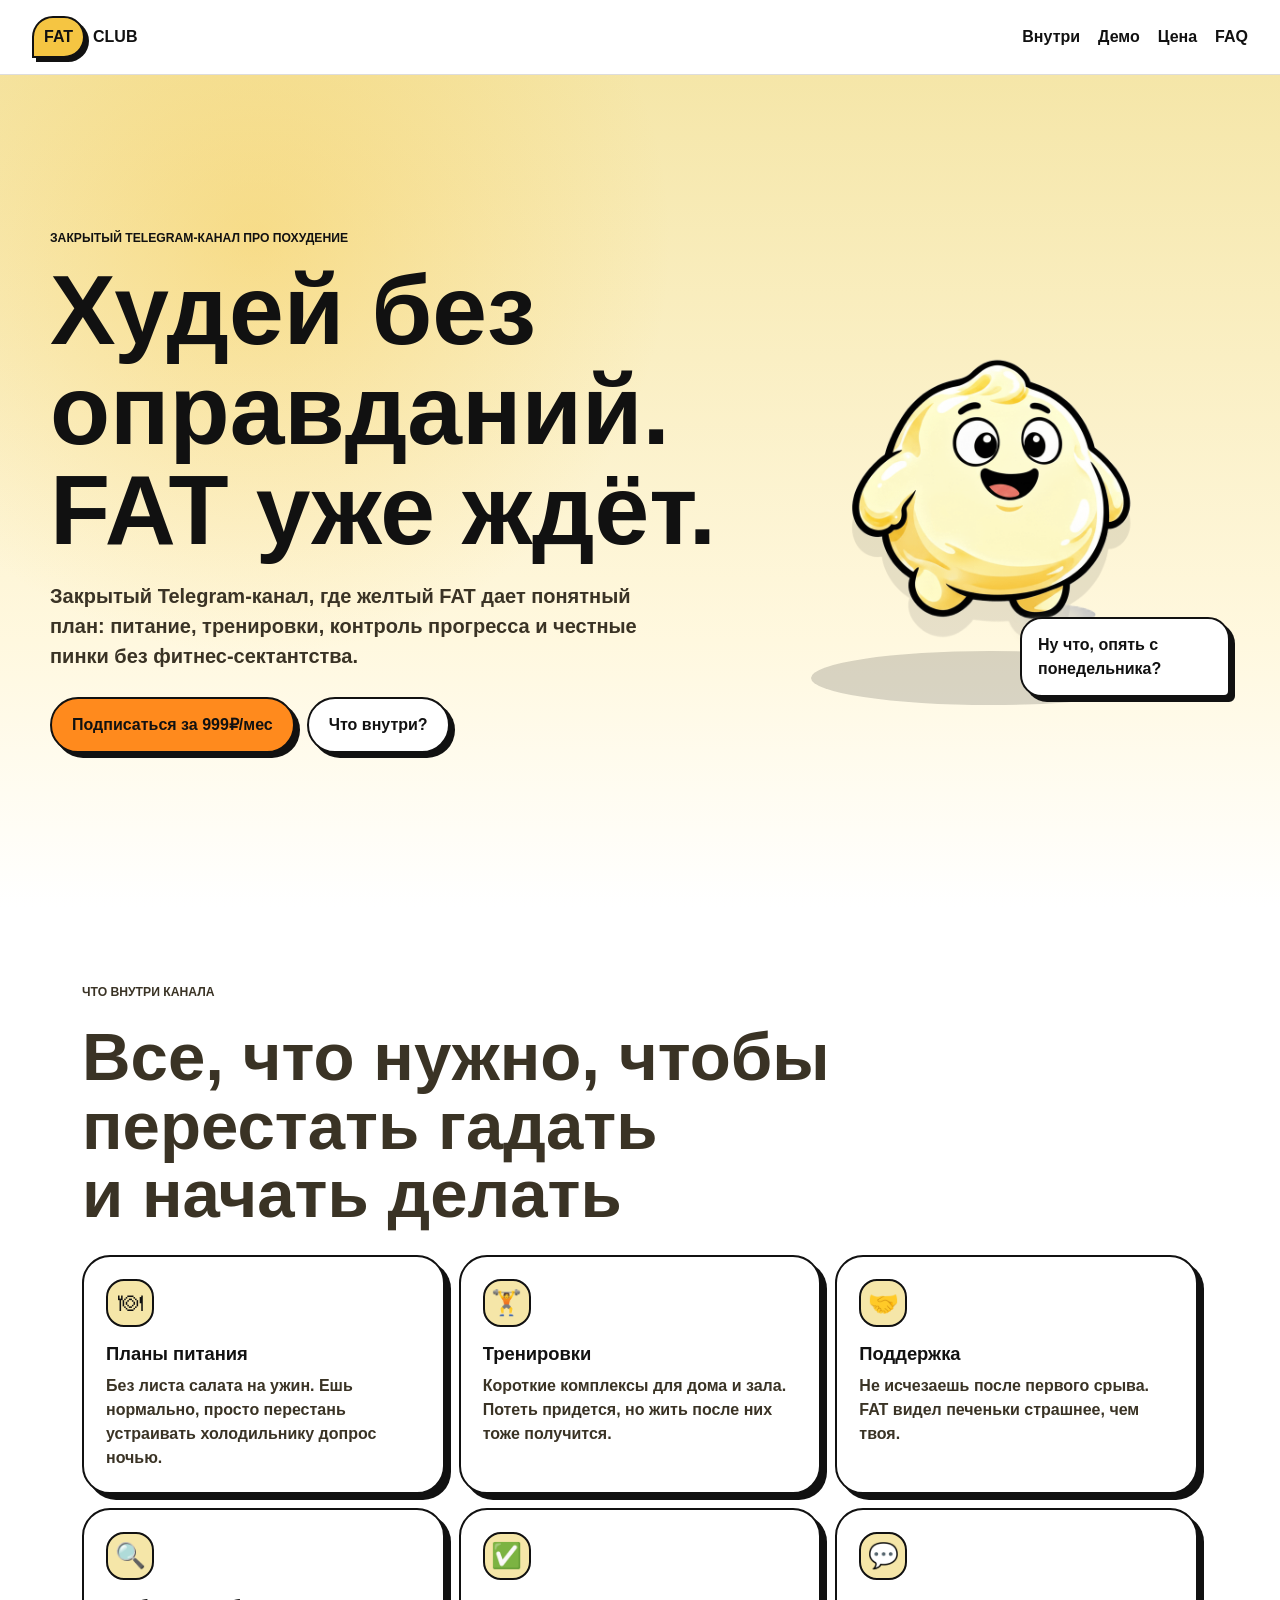
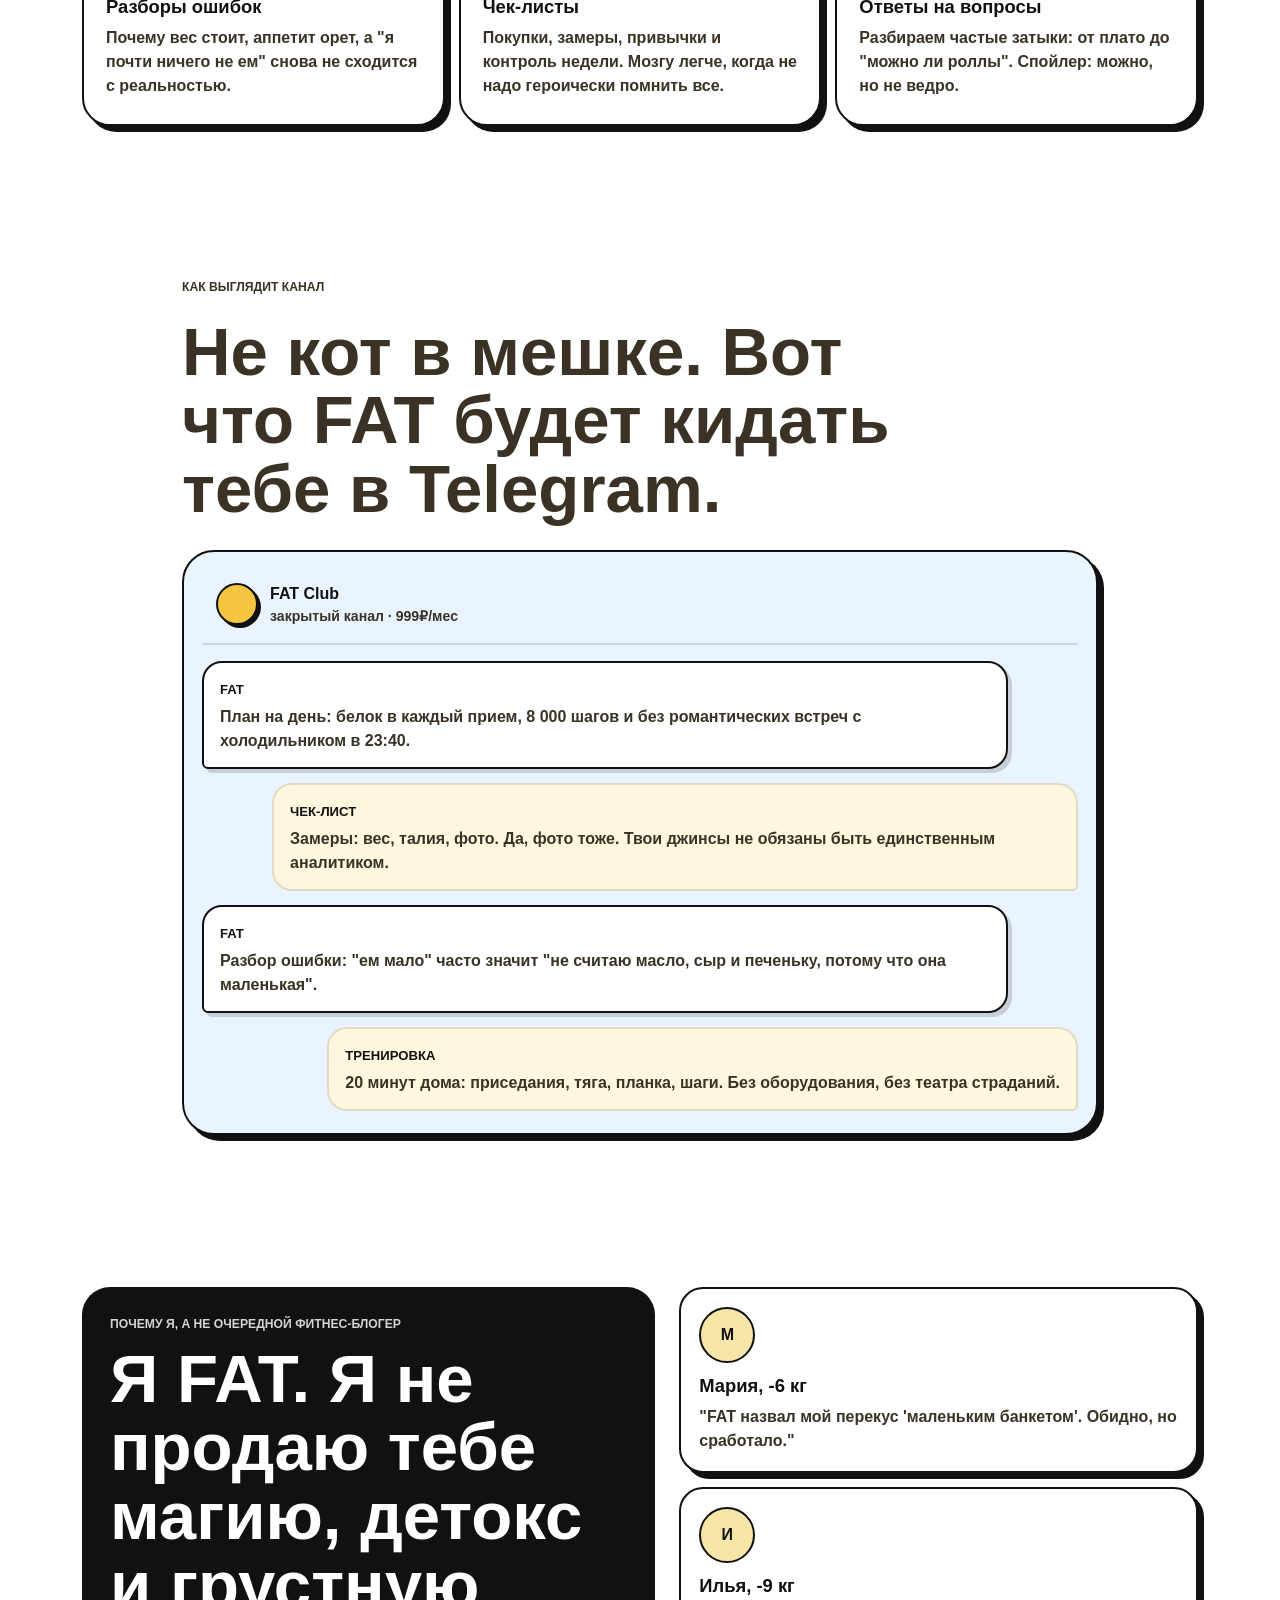
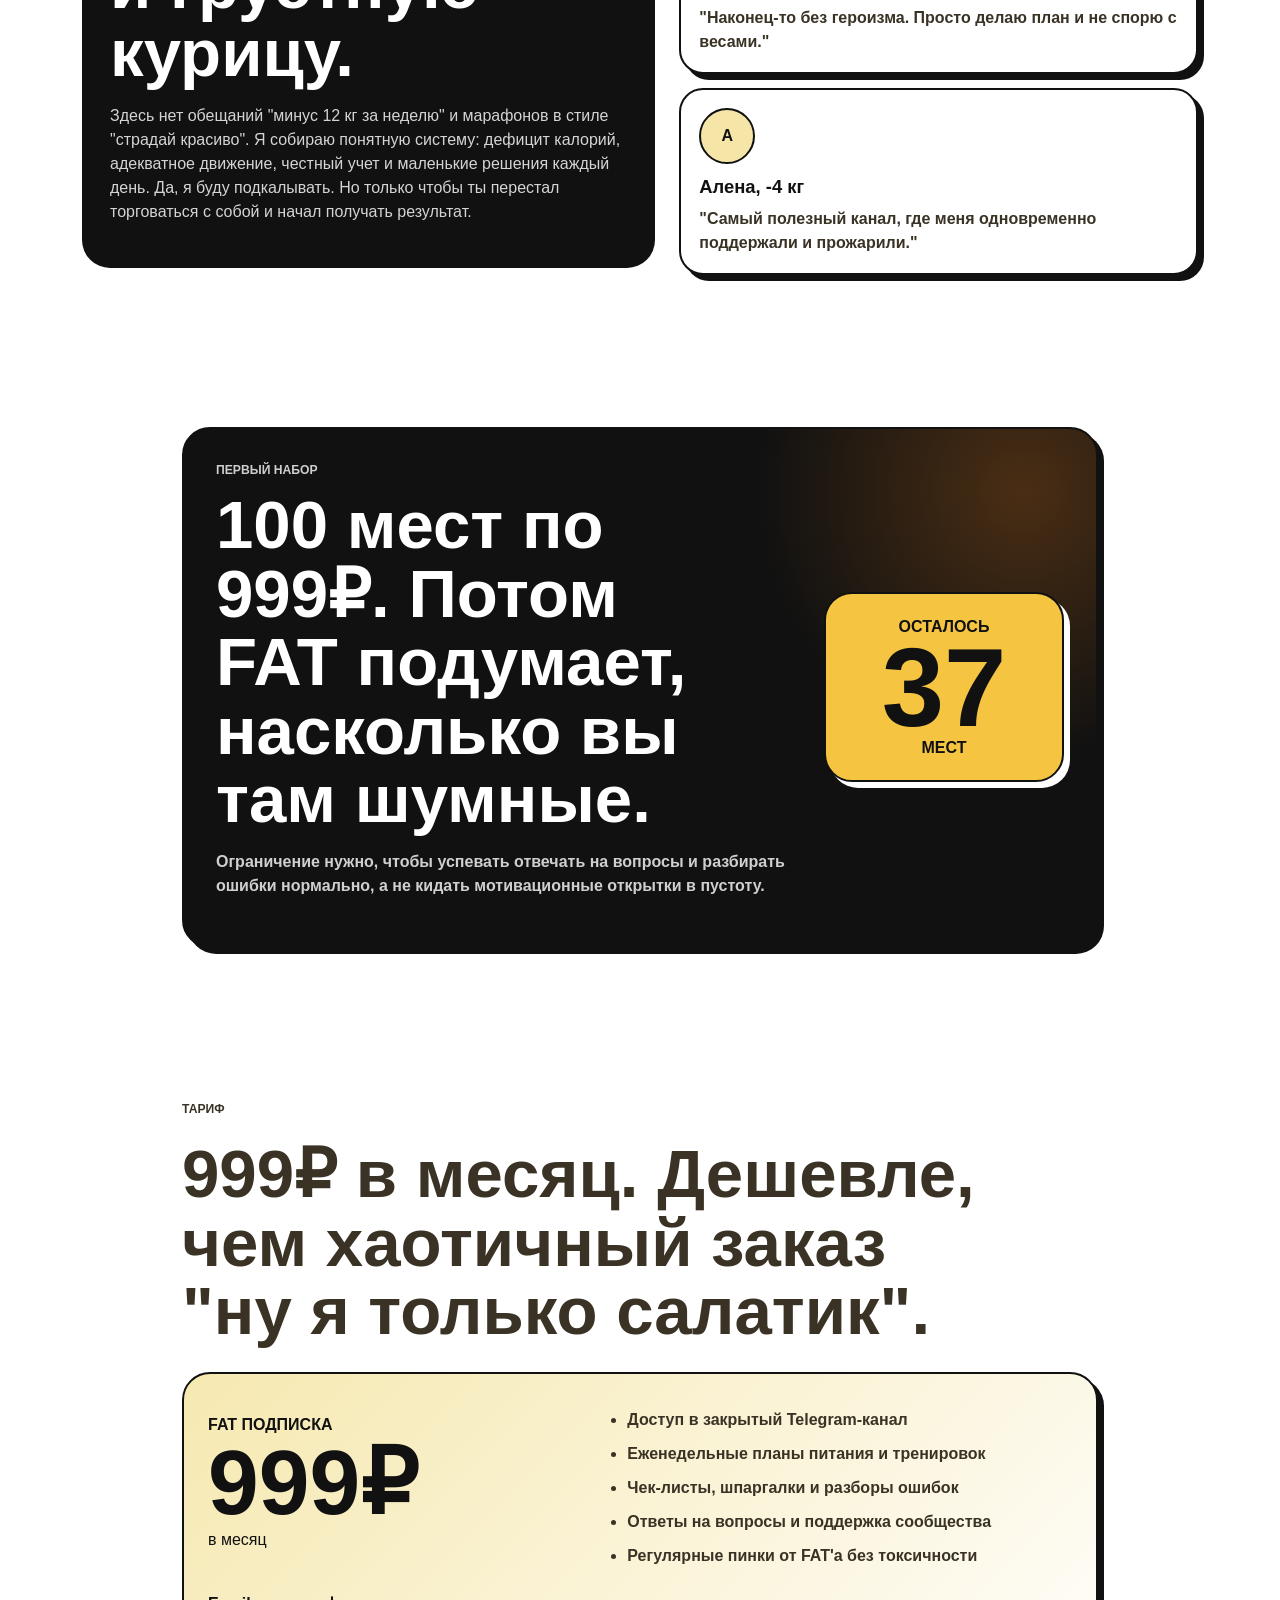
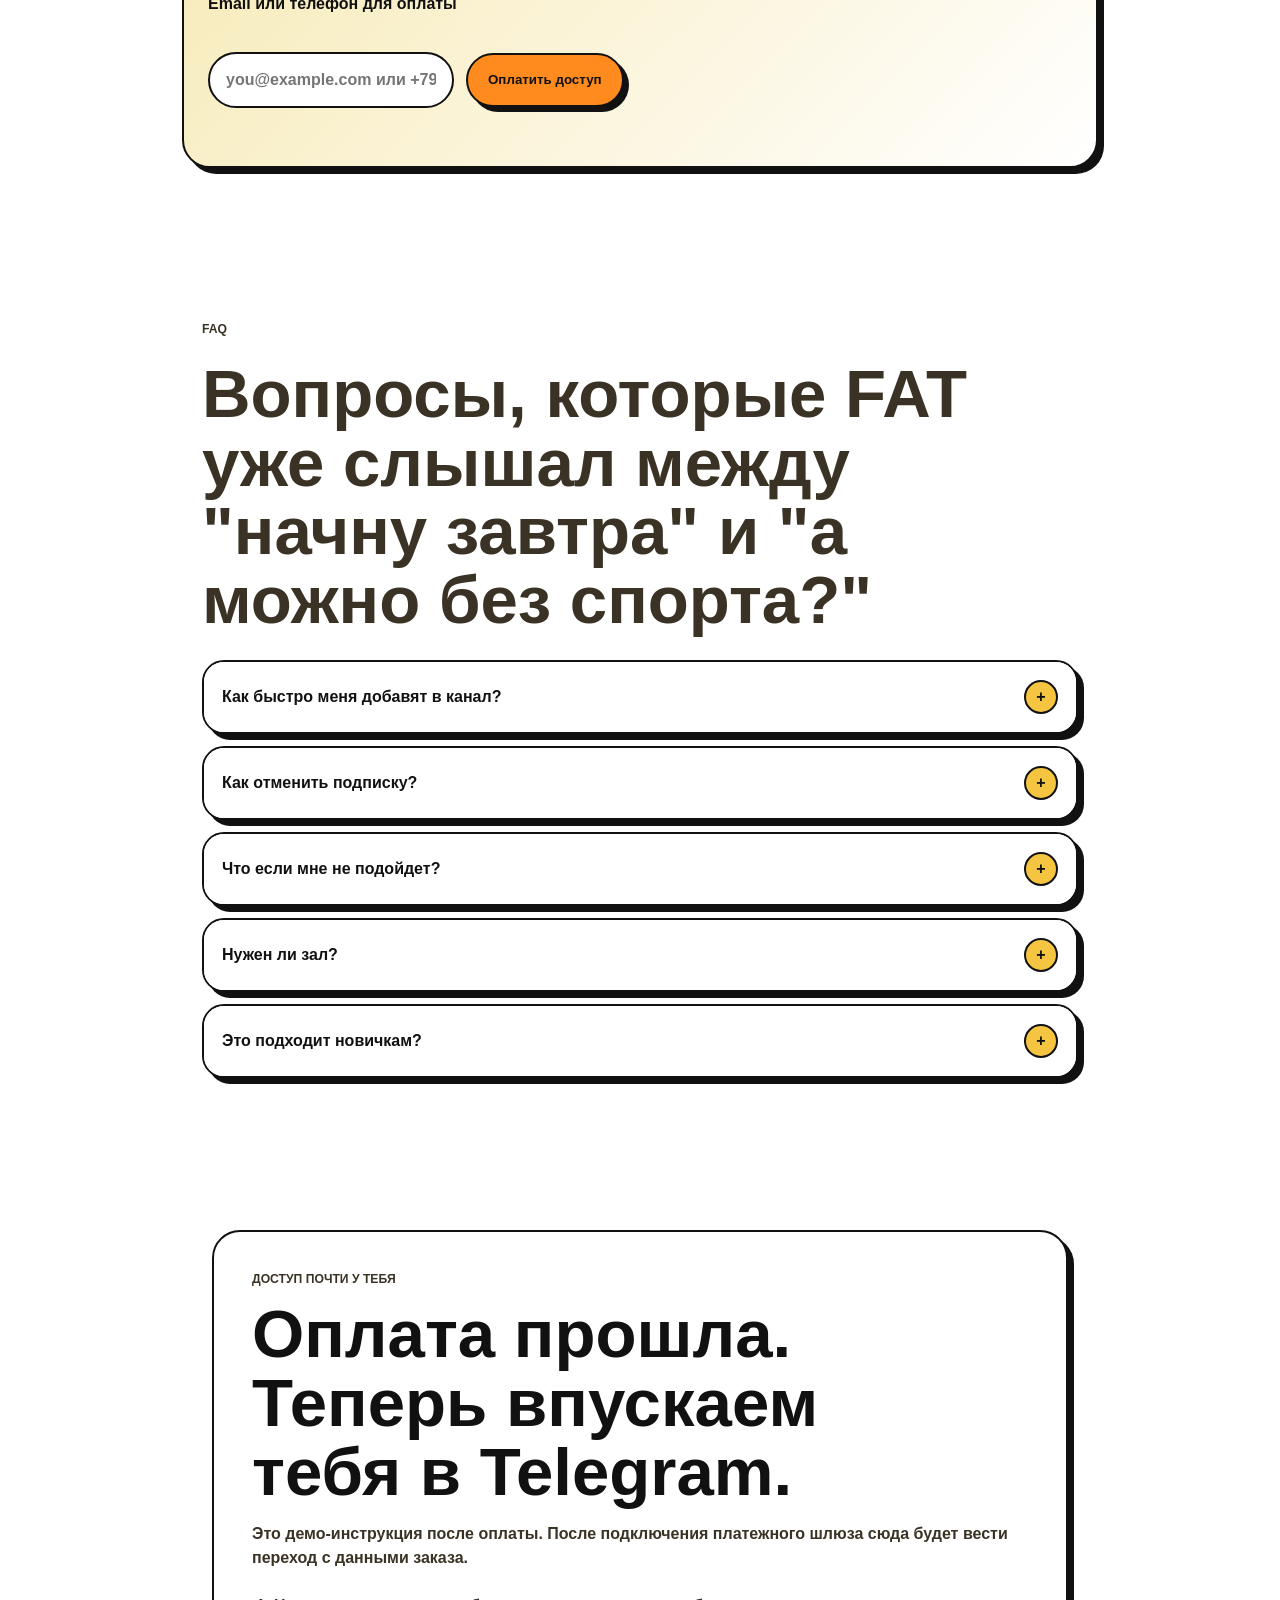
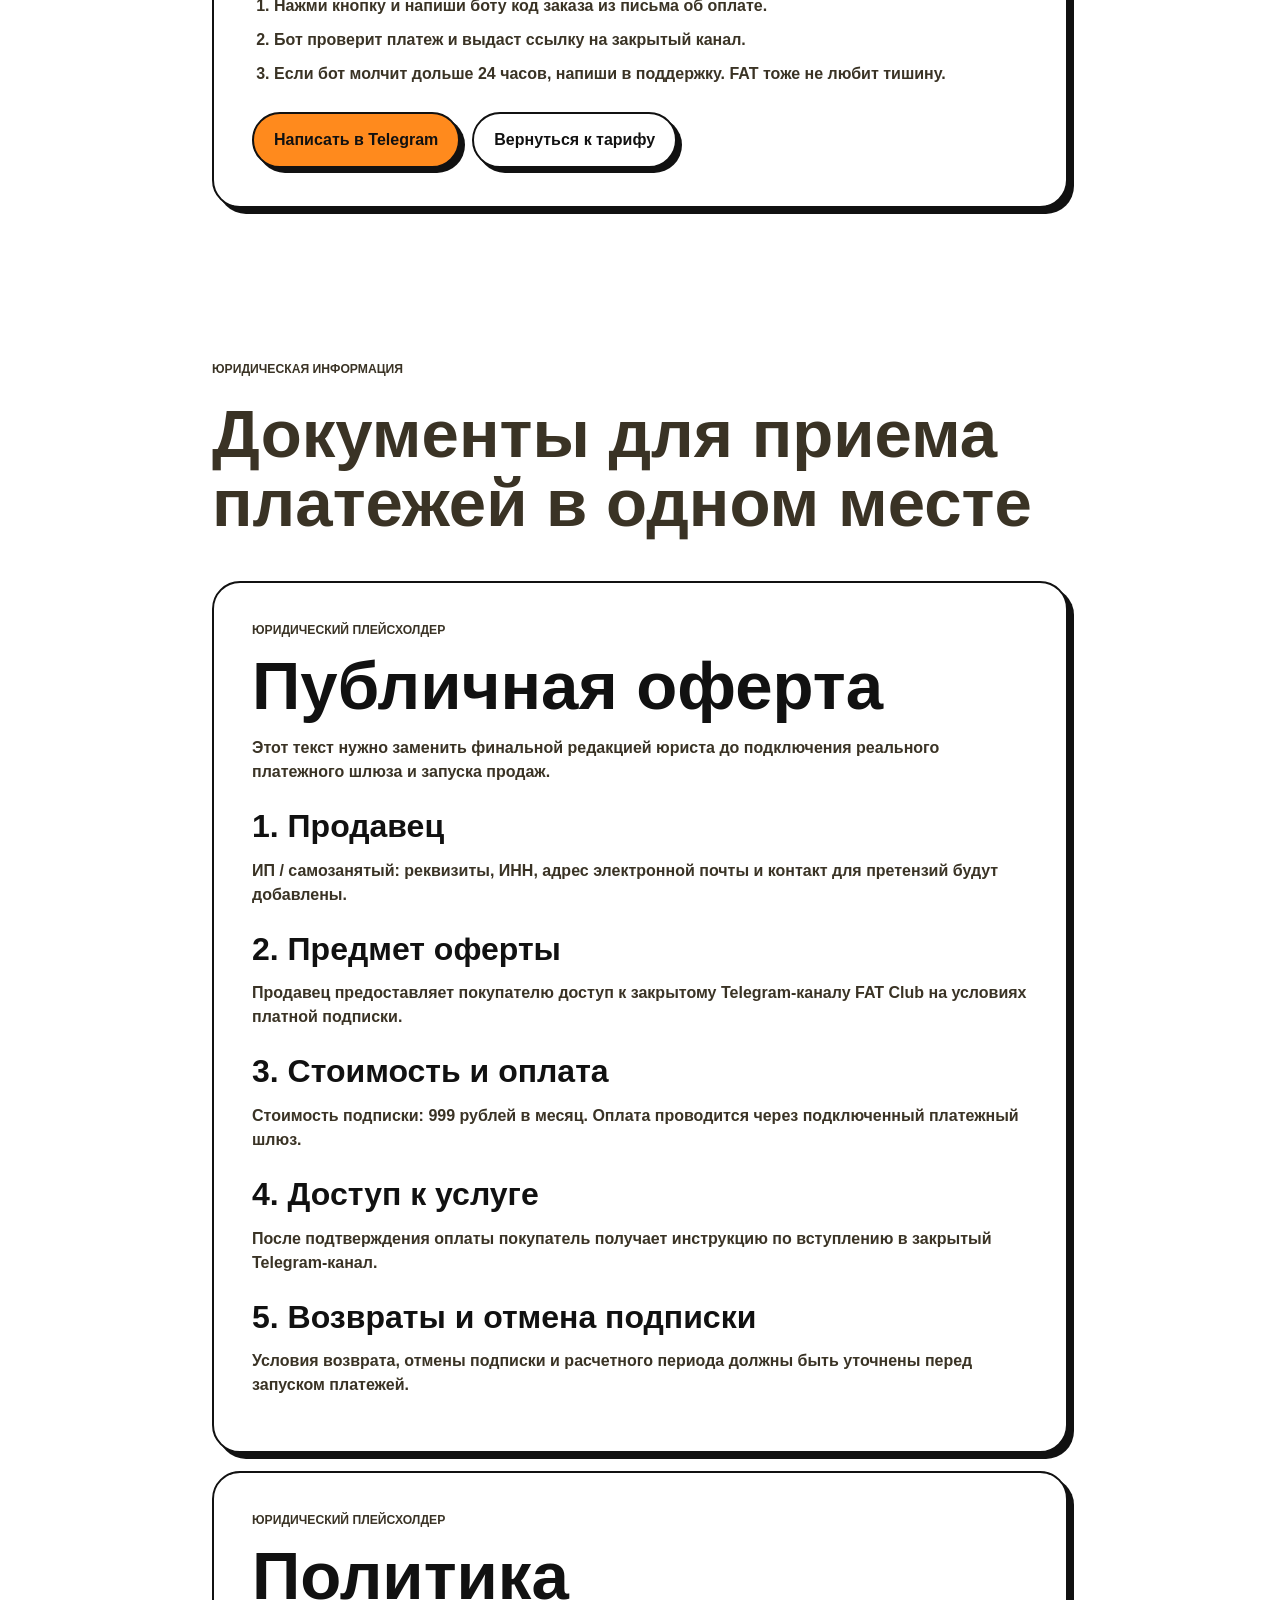
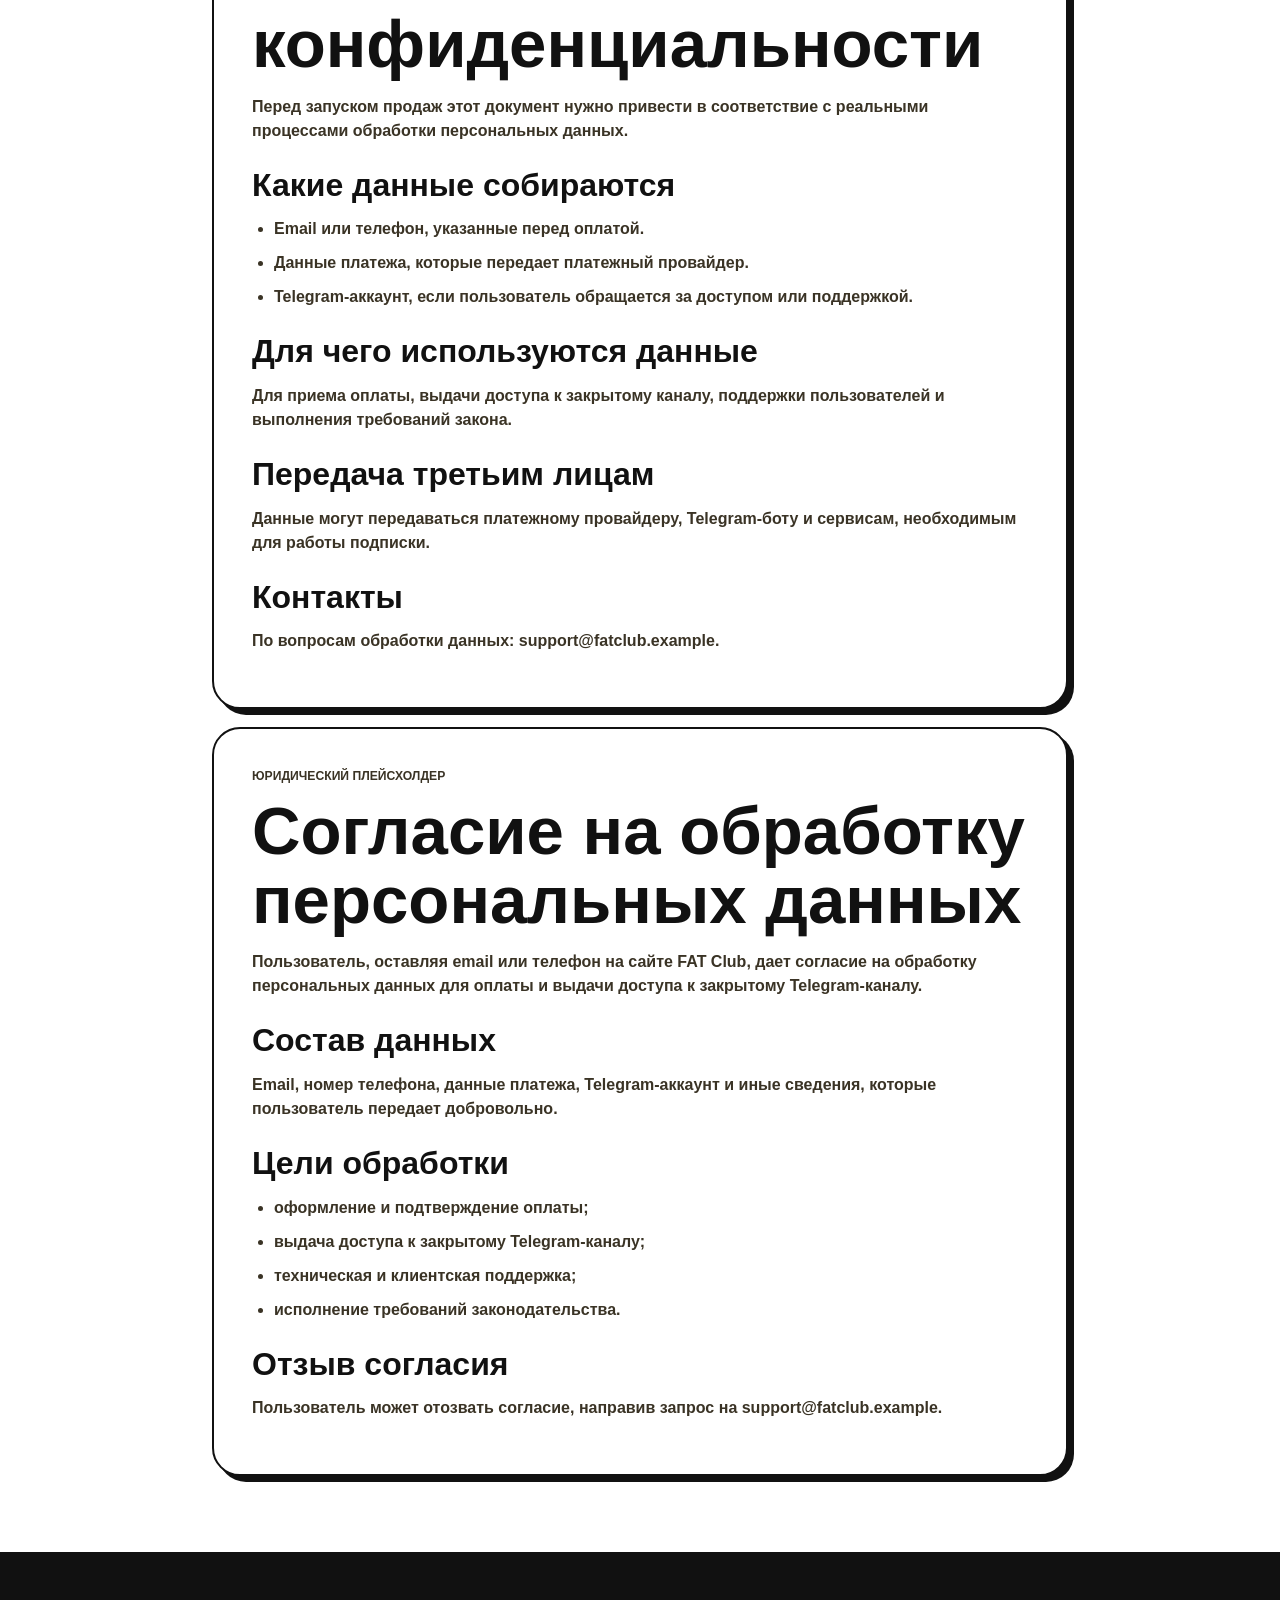
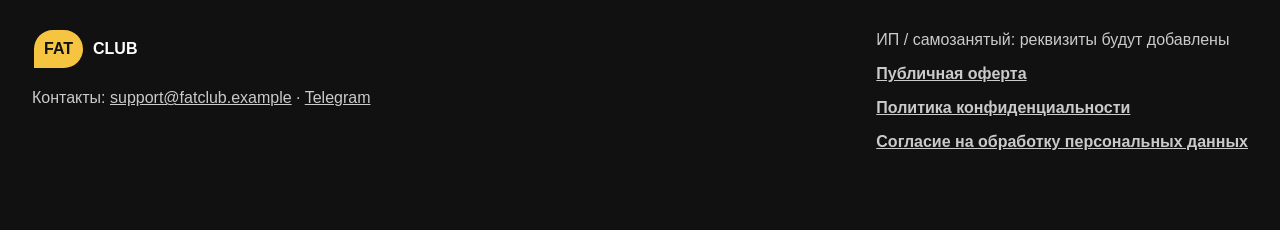
==== commit 56ce0d1a: "Update index.html" ====
--- a/index.html
+++ b/index.html
@@ -4,6 +4,10 @@
     <meta charset="utf-8" />
     <meta name="viewport" content="width=device-width, initial-scale=1" />
     <title>FAT Club - закрытый Telegram-канал для похудения без сказок</title>
+      <link rel="apple-touch-icon" sizes="180x180" href="/apple-touch-icon.png">
+      <link rel="icon" type="image/png" sizes="32x32" href="/favicon-32x32.png">
+      <link rel="icon" type="image/png" sizes="16x16" href="/favicon-16x16.png">
+      <link rel="manifest" href="/site.webmanifest">
     <meta
       name="description"
       content="Платная подписка на закрытый Telegram-канал FAT Club: питание, тренировки, чек-листы, поддержка и честный подход к похудению за 999 рублей в месяц."
